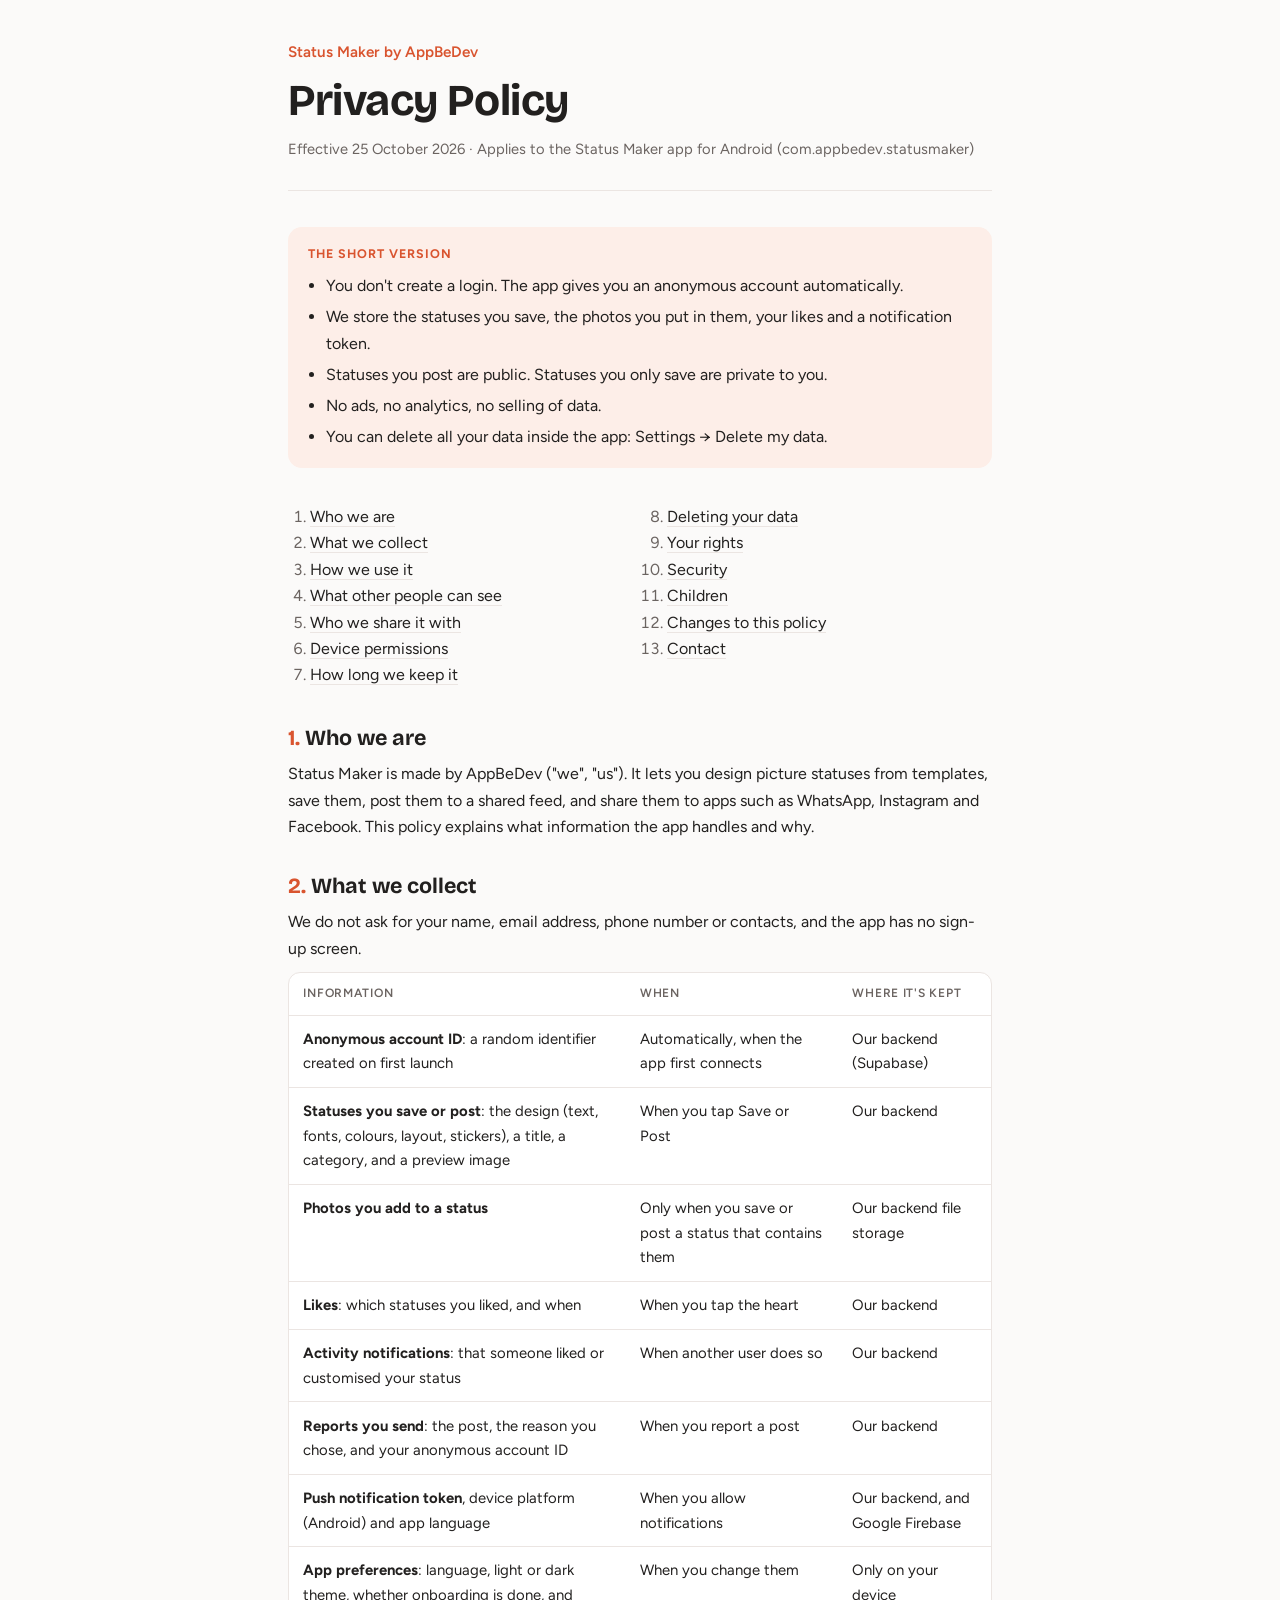
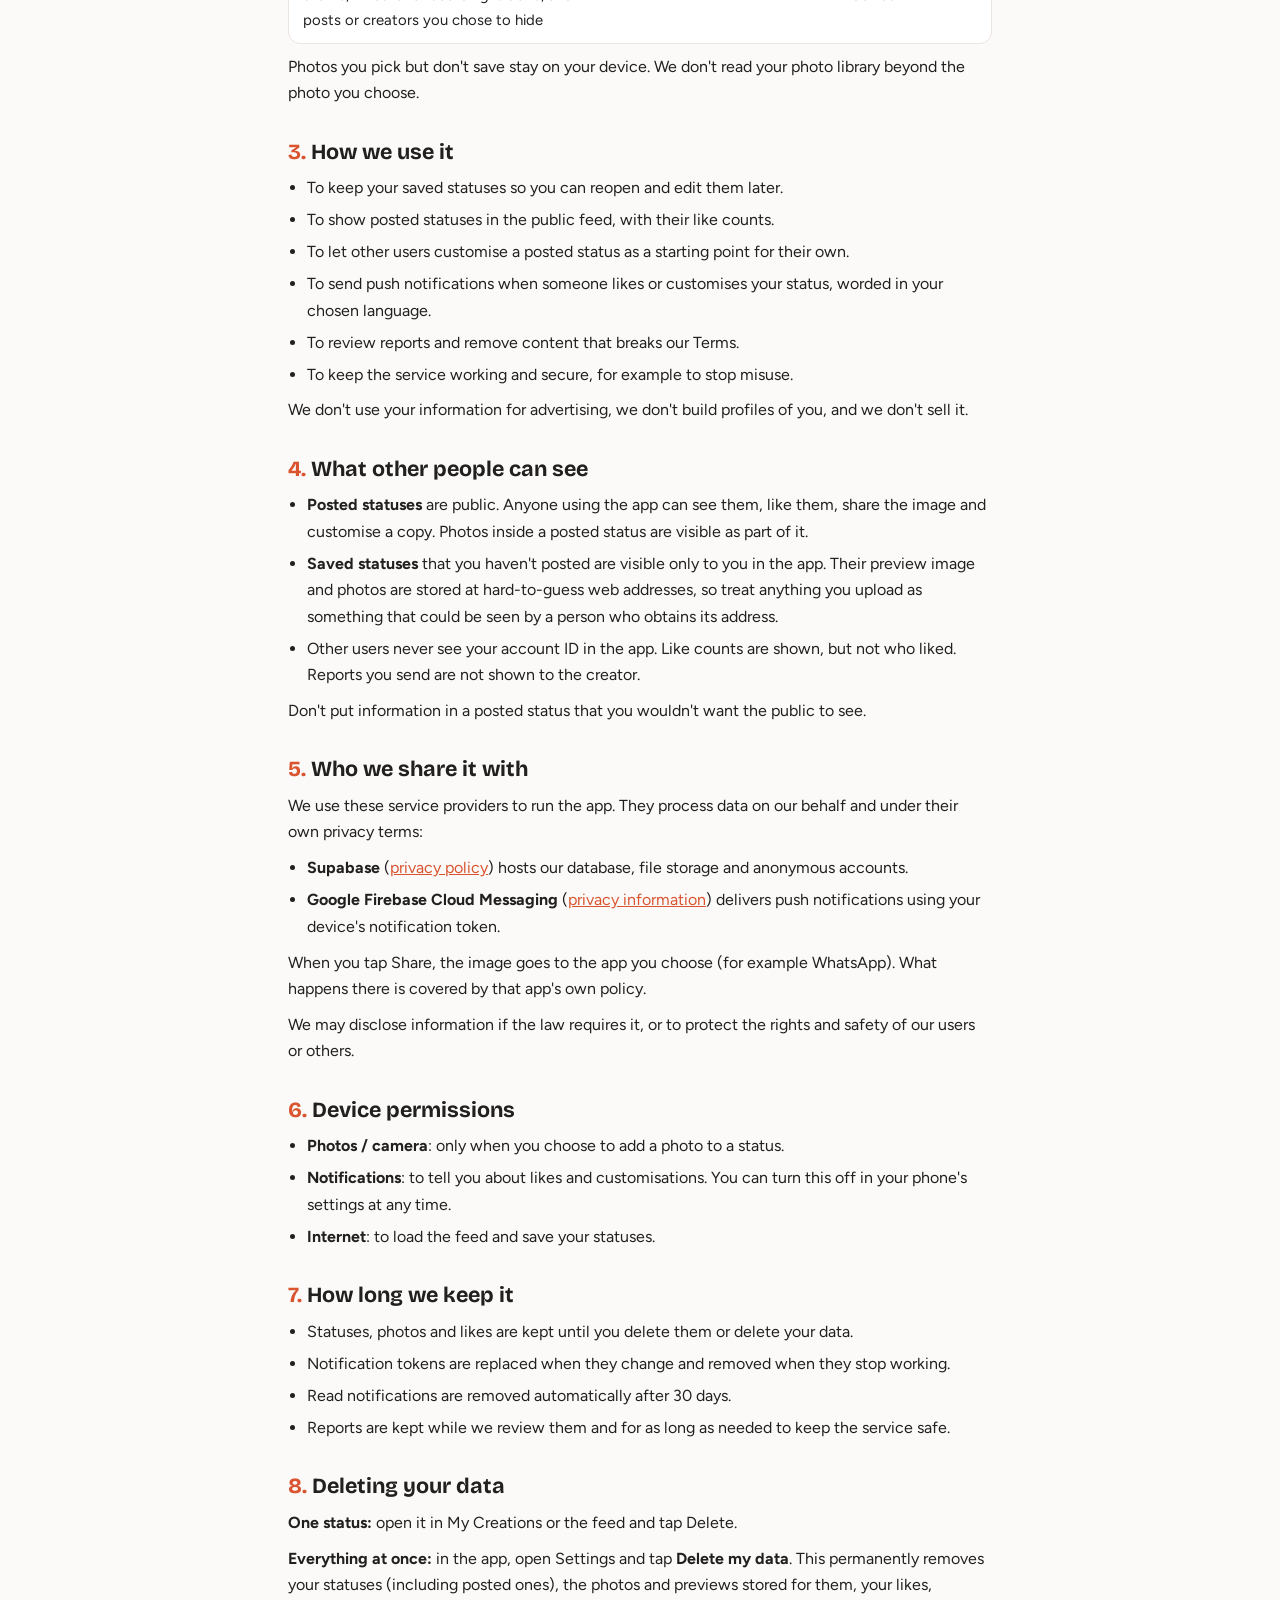
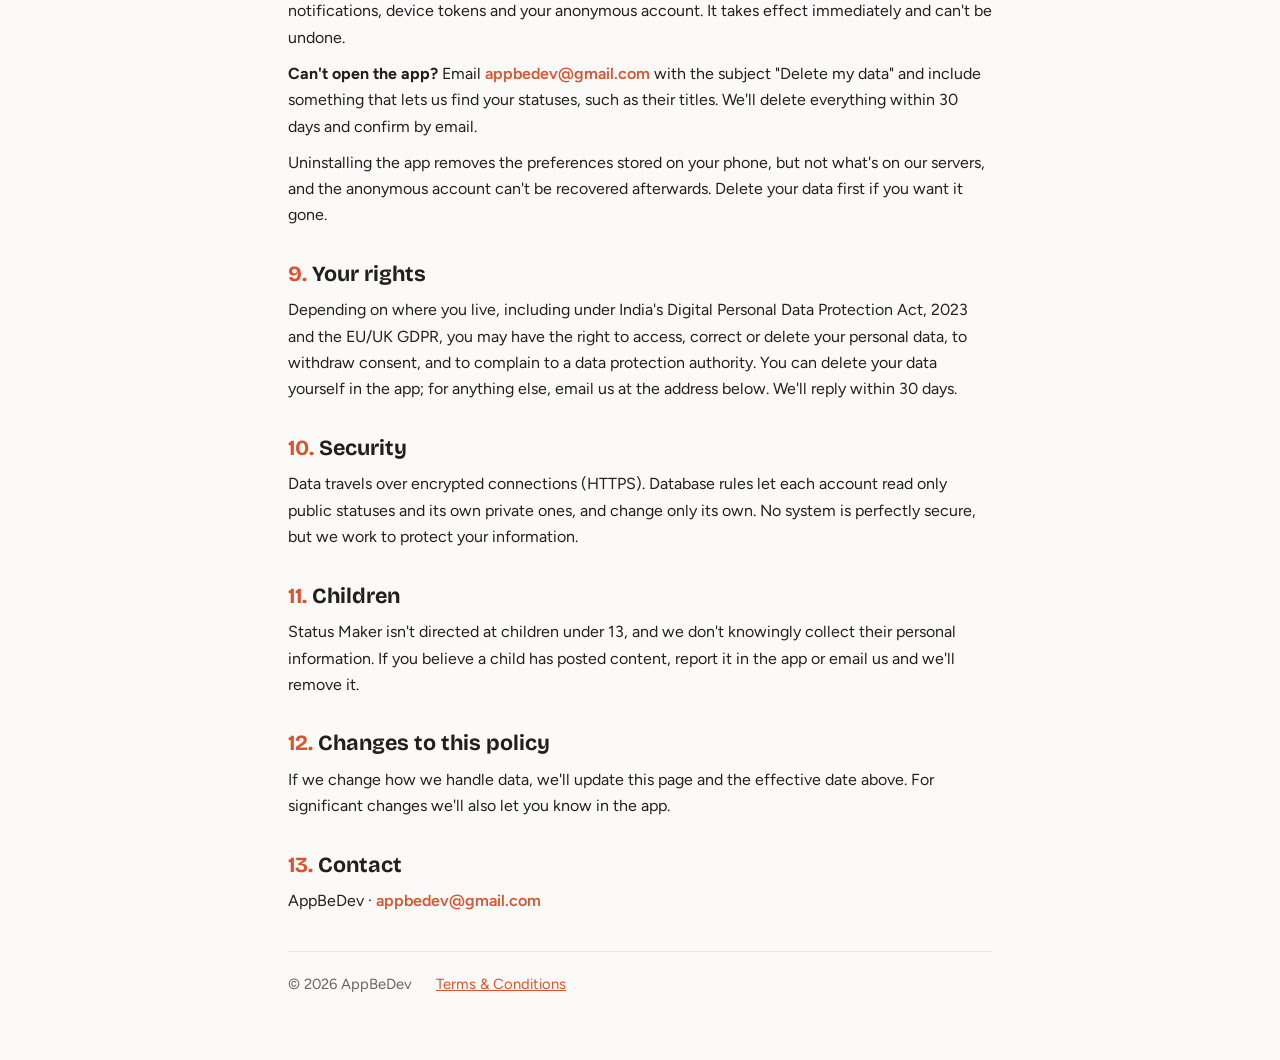
==== docs/privacy.html @ bfe26e34 "Add launch blockers: reporting, data deletion, SDK 36, release signing guard - Report / hide / block" ====
<!doctype html>
<html lang="en">
<head>
<meta charset="utf-8">
<meta name="viewport" content="width=device-width, initial-scale=1">
<title>Status Maker Privacy Policy</title>
<link rel="preconnect" href="https://fonts.googleapis.com">
<link rel="stylesheet" href="https://fonts.googleapis.com/css2?family=Bricolage+Grotesque:opsz,wght@12..96,600;12..96,700&family=Figtree:wght@400;500;600&display=swap">
<link rel="stylesheet" href="style.css">
</head>
<body>
<div class="wrap">
  <header>
    <div class="app">Status Maker by AppBeDev</div>
    <h1>Privacy Policy</h1>
    <p class="meta">Effective 25 October 2026 · Applies to the Status Maker app for Android (com.appbedev.statusmaker)</p>
  </header>

  <aside class="summary" aria-label="Summary">
    <h2>The short version</h2>
    <ul>
      <li>You don't create a login. The app gives you an anonymous account automatically.</li>
      <li>We store the statuses you save, the photos you put in them, your likes and a notification token.</li>
      <li>Statuses you post are public. Statuses you only save are private to you.</li>
      <li>No ads, no analytics, no selling of data.</li>
      <li>You can delete all your data inside the app: Settings → Delete my data.</li>
    </ul>
  </aside>

  <nav aria-label="Contents">
    <ol>
      <li><a href="#who">Who we are</a></li>
      <li><a href="#collect">What we collect</a></li>
      <li><a href="#use">How we use it</a></li>
      <li><a href="#public">What other people can see</a></li>
      <li><a href="#share">Who we share it with</a></li>
      <li><a href="#permissions">Device permissions</a></li>
      <li><a href="#retention">How long we keep it</a></li>
      <li><a href="#delete">Deleting your data</a></li>
      <li><a href="#rights">Your rights</a></li>
      <li><a href="#security">Security</a></li>
      <li><a href="#children">Children</a></li>
      <li><a href="#changes">Changes to this policy</a></li>
      <li><a href="#contact">Contact</a></li>
    </ol>
  </nav>

  <main>
    <section id="who">
      <h2>Who we are</h2>
      <p>Status Maker is made by AppBeDev ("we", "us"). It lets you design picture statuses from templates, save them, post them to a shared feed, and share them to apps such as WhatsApp, Instagram and Facebook. This policy explains what information the app handles and why.</p>
    </section>

    <section id="collect">
      <h2>What we collect</h2>
      <p>We do not ask for your name, email address, phone number or contacts, and the app has no sign-up screen.</p>
      <div class="table-wrap">
        <table>
          <thead><tr><th>Information</th><th>When</th><th>Where it's kept</th></tr></thead>
          <tbody>
            <tr><td><strong>Anonymous account ID</strong>: a random identifier created on first launch</td><td>Automatically, when the app first connects</td><td>Our backend (Supabase)</td></tr>
            <tr><td><strong>Statuses you save or post</strong>: the design (text, fonts, colours, layout, stickers), a title, a category, and a preview image</td><td>When you tap Save or Post</td><td>Our backend</td></tr>
            <tr><td><strong>Photos you add to a status</strong></td><td>Only when you save or post a status that contains them</td><td>Our backend file storage</td></tr>
            <tr><td><strong>Likes</strong>: which statuses you liked, and when</td><td>When you tap the heart</td><td>Our backend</td></tr>
            <tr><td><strong>Activity notifications</strong>: that someone liked or customised your status</td><td>When another user does so</td><td>Our backend</td></tr>
            <tr><td><strong>Reports you send</strong>: the post, the reason you chose, and your anonymous account ID</td><td>When you report a post</td><td>Our backend</td></tr>
            <tr><td><strong>Push notification token</strong>, device platform (Android) and app language</td><td>When you allow notifications</td><td>Our backend, and Google Firebase</td></tr>
            <tr><td><strong>App preferences</strong>: language, light or dark theme, whether onboarding is done, and posts or creators you chose to hide</td><td>When you change them</td><td>Only on your device</td></tr>
          </tbody>
        </table>
      </div>
      <p>Photos you pick but don't save stay on your device. We don't read your photo library beyond the photo you choose.</p>
    </section>

    <section id="use">
      <h2>How we use it</h2>
      <ul>
        <li>To keep your saved statuses so you can reopen and edit them later.</li>
        <li>To show posted statuses in the public feed, with their like counts.</li>
        <li>To let other users customise a posted status as a starting point for their own.</li>
        <li>To send push notifications when someone likes or customises your status, worded in your chosen language.</li>
        <li>To review reports and remove content that breaks our Terms.</li>
        <li>To keep the service working and secure, for example to stop misuse.</li>
      </ul>
      <p>We don't use your information for advertising, we don't build profiles of you, and we don't sell it.</p>
    </section>

    <section id="public">
      <h2>What other people can see</h2>
      <ul>
        <li><strong>Posted statuses</strong> are public. Anyone using the app can see them, like them, share the image and customise a copy. Photos inside a posted status are visible as part of it.</li>
        <li><strong>Saved statuses</strong> that you haven't posted are visible only to you in the app. Their preview image and photos are stored at hard-to-guess web addresses, so treat anything you upload as something that could be seen by a person who obtains its address.</li>
        <li>Other users never see your account ID in the app. Like counts are shown, but not who liked. Reports you send are not shown to the creator.</li>
      </ul>
      <p>Don't put information in a posted status that you wouldn't want the public to see.</p>
    </section>

    <section id="share">
      <h2>Who we share it with</h2>
      <p>We use these service providers to run the app. They process data on our behalf and under their own privacy terms:</p>
      <ul>
        <li><strong>Supabase</strong> (<a href="https://supabase.com/privacy" target="_blank" rel="noopener">privacy policy</a>) hosts our database, file storage and anonymous accounts.</li>
        <li><strong>Google Firebase Cloud Messaging</strong> (<a href="https://firebase.google.com/support/privacy" target="_blank" rel="noopener">privacy information</a>) delivers push notifications using your device's notification token.</li>
      </ul>
      <p>When you tap Share, the image goes to the app you choose (for example WhatsApp). What happens there is covered by that app's own policy.</p>
      <p>We may disclose information if the law requires it, or to protect the rights and safety of our users or others.</p>
    </section>

    <section id="permissions">
      <h2>Device permissions</h2>
      <ul>
        <li><strong>Photos / camera</strong>: only when you choose to add a photo to a status.</li>
        <li><strong>Notifications</strong>: to tell you about likes and customisations. You can turn this off in your phone's settings at any time.</li>
        <li><strong>Internet</strong>: to load the feed and save your statuses.</li>
      </ul>
    </section>

    <section id="retention">
      <h2>How long we keep it</h2>
      <ul>
        <li>Statuses, photos and likes are kept until you delete them or delete your data.</li>
        <li>Notification tokens are replaced when they change and removed when they stop working.</li>
        <li>Read notifications are removed automatically after 30 days.</li>
        <li>Reports are kept while we review them and for as long as needed to keep the service safe.</li>
      </ul>
    </section>

    <section id="delete">
      <h2>Deleting your data</h2>
      <p><strong>One status:</strong> open it in My Creations or the feed and tap Delete.</p>
      <p><strong>Everything at once:</strong> in the app, open Settings and tap <strong>Delete my data</strong>. This permanently removes your statuses (including posted ones), the photos and previews stored for them, your likes, notifications, device tokens and your anonymous account. It takes effect immediately and can't be undone.</p>
      <p><strong>Can't open the app?</strong> Email <span class="email">appbedev@gmail.com</span> with the subject "Delete my data" and include something that lets us find your statuses, such as their titles. We'll delete everything within 30 days and confirm by email.</p>
      <p>Uninstalling the app removes the preferences stored on your phone, but not what's on our servers, and the anonymous account can't be recovered afterwards. Delete your data first if you want it gone.</p>
    </section>

    <section id="rights">
      <h2>Your rights</h2>
      <p>Depending on where you live, including under India's Digital Personal Data Protection Act, 2023 and the EU/UK GDPR, you may have the right to access, correct or delete your personal data, to withdraw consent, and to complain to a data protection authority. You can delete your data yourself in the app; for anything else, email us at the address below. We'll reply within 30 days.</p>
    </section>

    <section id="security">
      <h2>Security</h2>
      <p>Data travels over encrypted connections (HTTPS). Database rules let each account read only public statuses and its own private ones, and change only its own. No system is perfectly secure, but we work to protect your information.</p>
    </section>

    <section id="children">
      <h2>Children</h2>
      <p>Status Maker isn't directed at children under 13, and we don't knowingly collect their personal information. If you believe a child has posted content, report it in the app or email us and we'll remove it.</p>
    </section>

    <section id="changes">
      <h2>Changes to this policy</h2>
      <p>If we change how we handle data, we'll update this page and the effective date above. For significant changes we'll also let you know in the app.</p>
    </section>

    <section id="contact">
      <h2>Contact</h2>
      <p>AppBeDev · <span class="email">appbedev@gmail.com</span></p>
    </section>
  </main>

  <footer>
    <span>© 2026 AppBeDev</span>
    <a href="terms.html">Terms &amp; Conditions</a>
  </footer>
</div>
</body>
</html>
---- docs/style.css ----
:root {
  --bg: #fbfaf9; --surface: #ffffff; --fg: #22201f; --muted: #6b6461;
  --line: #ebe5e2; --accent: #d9542f; --accent-soft: #fdeee8;
  --display: "Bricolage Grotesque", "Segoe UI", system-ui, sans-serif;
  --body: "Figtree", "Segoe UI", system-ui, -apple-system, sans-serif;
}
@media (prefers-color-scheme: dark) {
  :root {
    --bg: #161413; --surface: #1f1c1b; --fg: #f1ece9; --muted: #a9a09b;
    --line: #34302e; --accent: #f28a68; --accent-soft: #2c201c; color-scheme: dark;
  }
}
* { box-sizing: border-box; }
body {
  margin: 0; background: var(--bg); color: var(--fg);
  font-family: var(--body); font-size: 1rem; line-height: 1.65;
  padding-left: max(16px, env(safe-area-inset-left, 0px));
  padding-right: max(16px, env(safe-area-inset-right, 0px));
}
.wrap { max-width: 44rem; margin: 0 auto; padding-block: 2.5rem 4rem; display: grid; gap: 2.25rem; }
header { display: grid; gap: .75rem; padding-bottom: 1.75rem; border-bottom: 1px solid var(--line); }
.app { font-weight: 600; color: var(--accent); font-size: .95rem; }
h1 { font-family: var(--display); font-size: clamp(2rem, 6vw, 2.75rem); line-height: 1.1; margin: 0; text-wrap: balance; letter-spacing: -.01em; }
.meta { color: var(--muted); font-size: .92rem; margin: 0; }
.summary { background: var(--accent-soft); border-radius: 14px; padding: 1.1rem 1.25rem; display: grid; gap: .5rem; }
.summary h2 { font-family: var(--body); font-size: .78rem; letter-spacing: .08em; text-transform: uppercase; color: var(--accent); margin: 0; }
.summary ul { margin: 0; padding-left: 1.1rem; display: grid; gap: .3rem; }
nav ol { margin: 0; padding-left: 1.4rem; columns: 2 14rem; column-gap: 2rem; color: var(--muted); }
nav a { color: var(--fg); text-decoration: none; border-bottom: 1px solid var(--line); }
nav a:hover, nav a:focus-visible { border-color: var(--accent); }
main { display: grid; gap: 2rem; counter-reset: sec; }
section { display: grid; gap: .6rem; scroll-margin-top: 1rem; }
section h2 { font-family: var(--display); font-size: 1.35rem; line-height: 1.25; margin: 0; text-wrap: balance; counter-increment: sec; }
section h2::before { content: counter(sec) ". "; color: var(--accent); }
section p, section ul { margin: 0; }
section ul { padding-left: 1.2rem; display: grid; gap: .35rem; }
.table-wrap { overflow-x: auto; border: 1px solid var(--line); border-radius: 12px; background: var(--surface); }
table { border-collapse: collapse; width: 100%; min-width: 34rem; font-size: .93rem; }
th, td { text-align: left; vertical-align: top; padding: .7rem .9rem; border-bottom: 1px solid var(--line); }
th { font-size: .75rem; letter-spacing: .06em; text-transform: uppercase; color: var(--muted); font-weight: 600; }
tr:last-child td { border-bottom: 0; }
.email { font-weight: 600; color: var(--accent); user-select: all; }
a { color: var(--accent); }
a:focus-visible { outline: 2px solid var(--accent); outline-offset: 2px; }
footer { border-top: 1px solid var(--line); padding-top: 1.25rem; color: var(--muted); font-size: .92rem; display: flex; flex-wrap: wrap; gap: .5rem 1.5rem; }
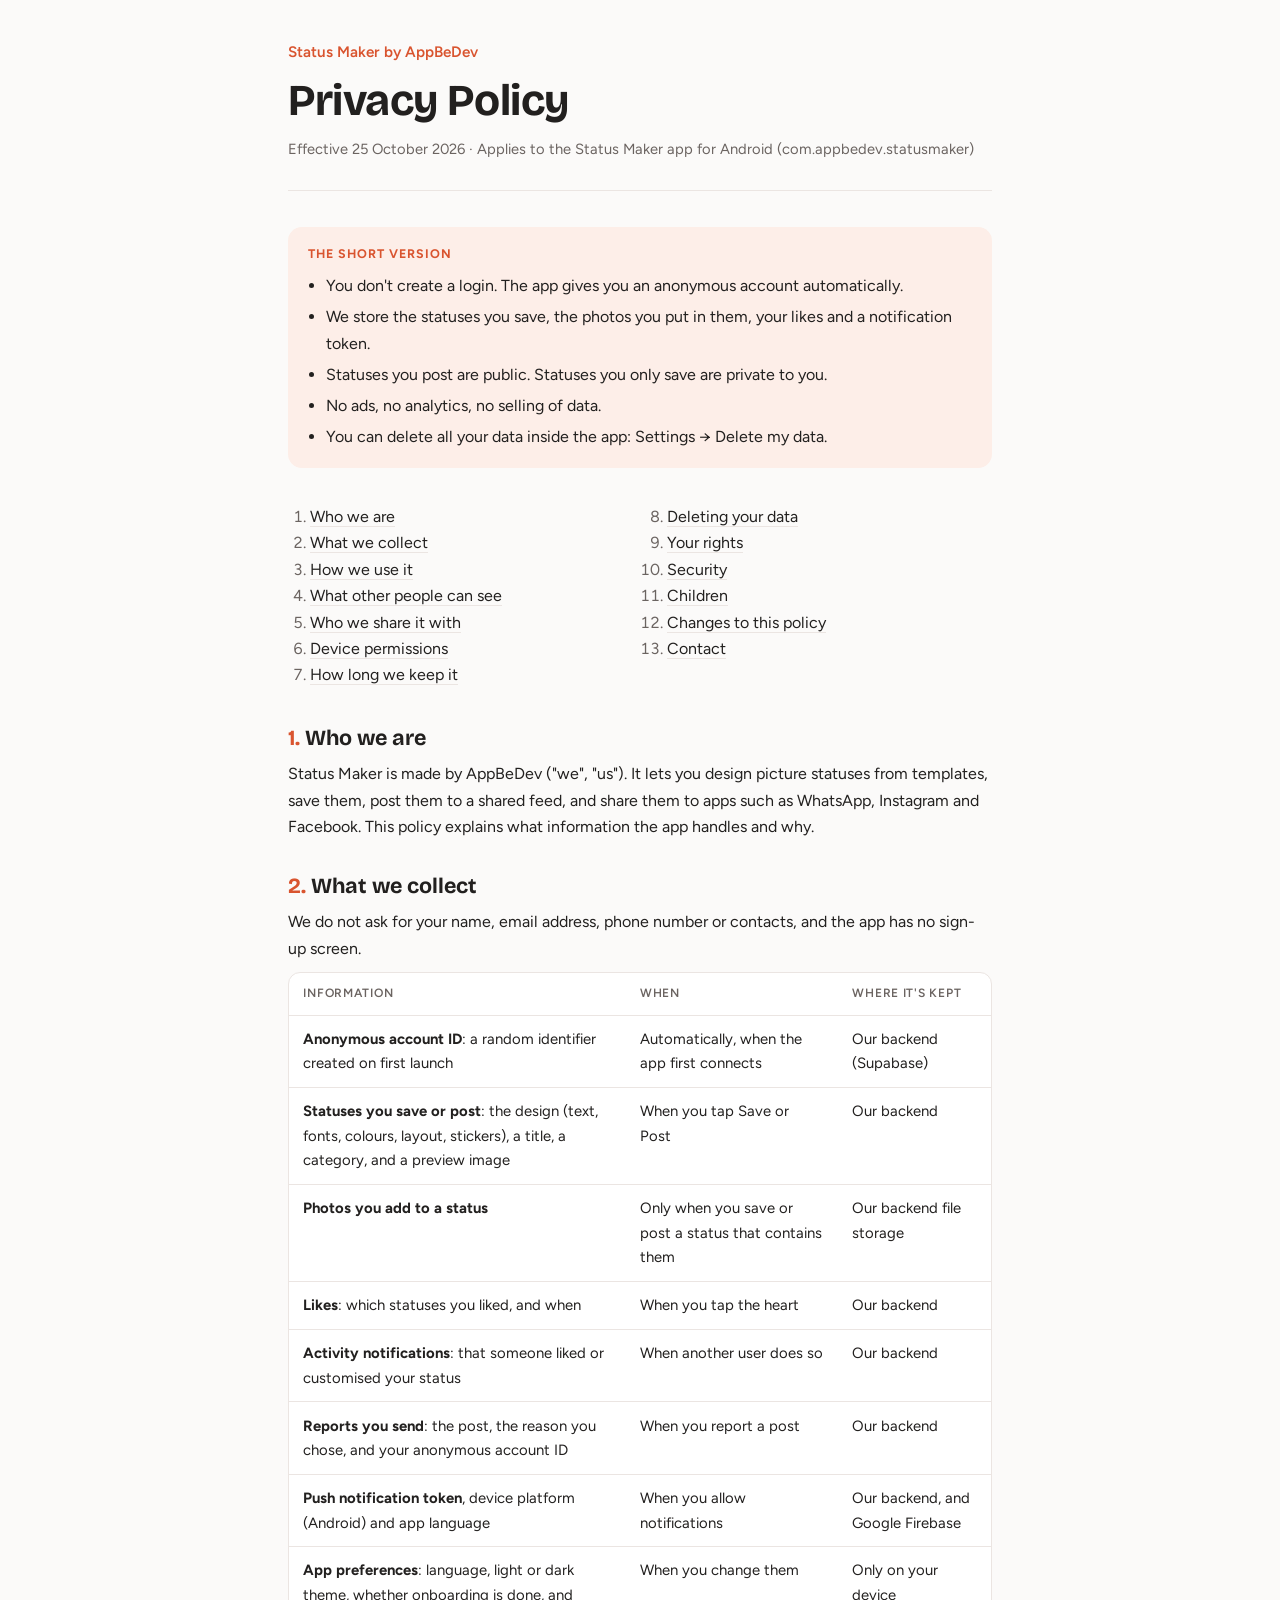
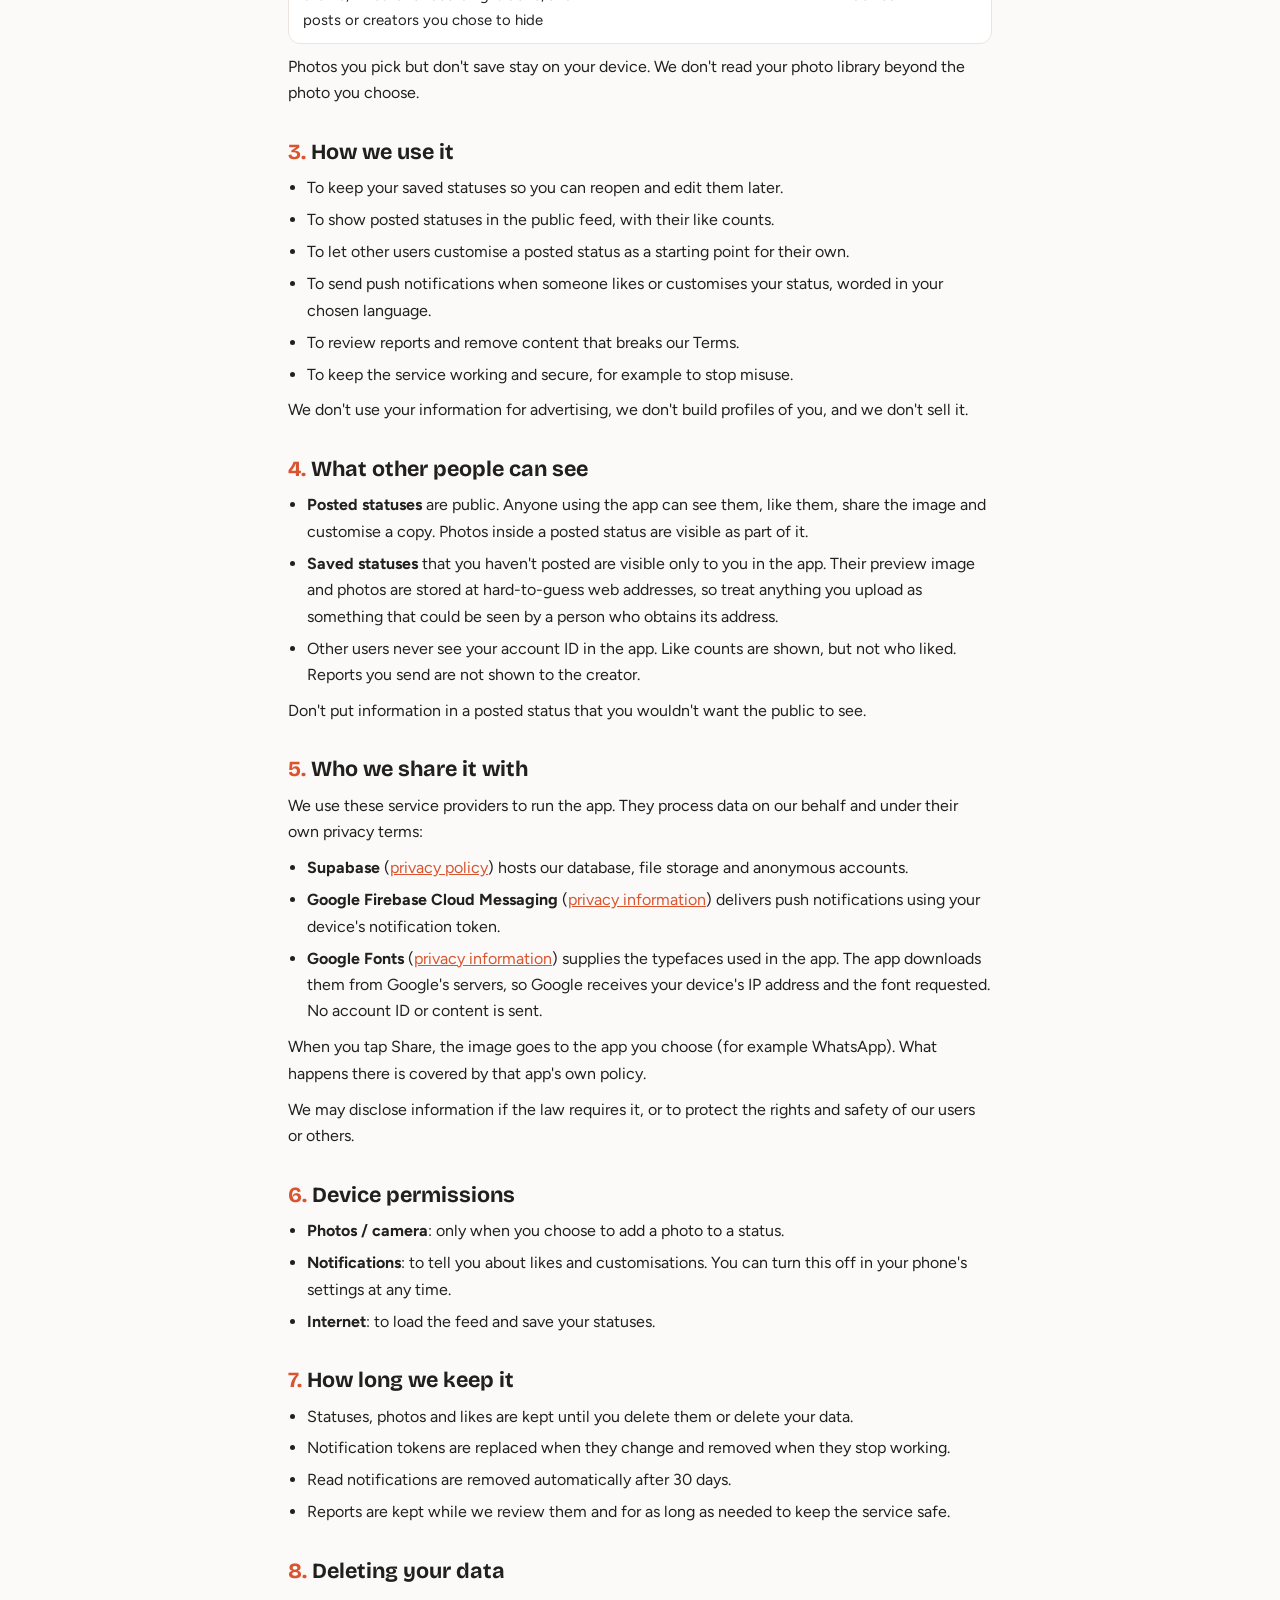
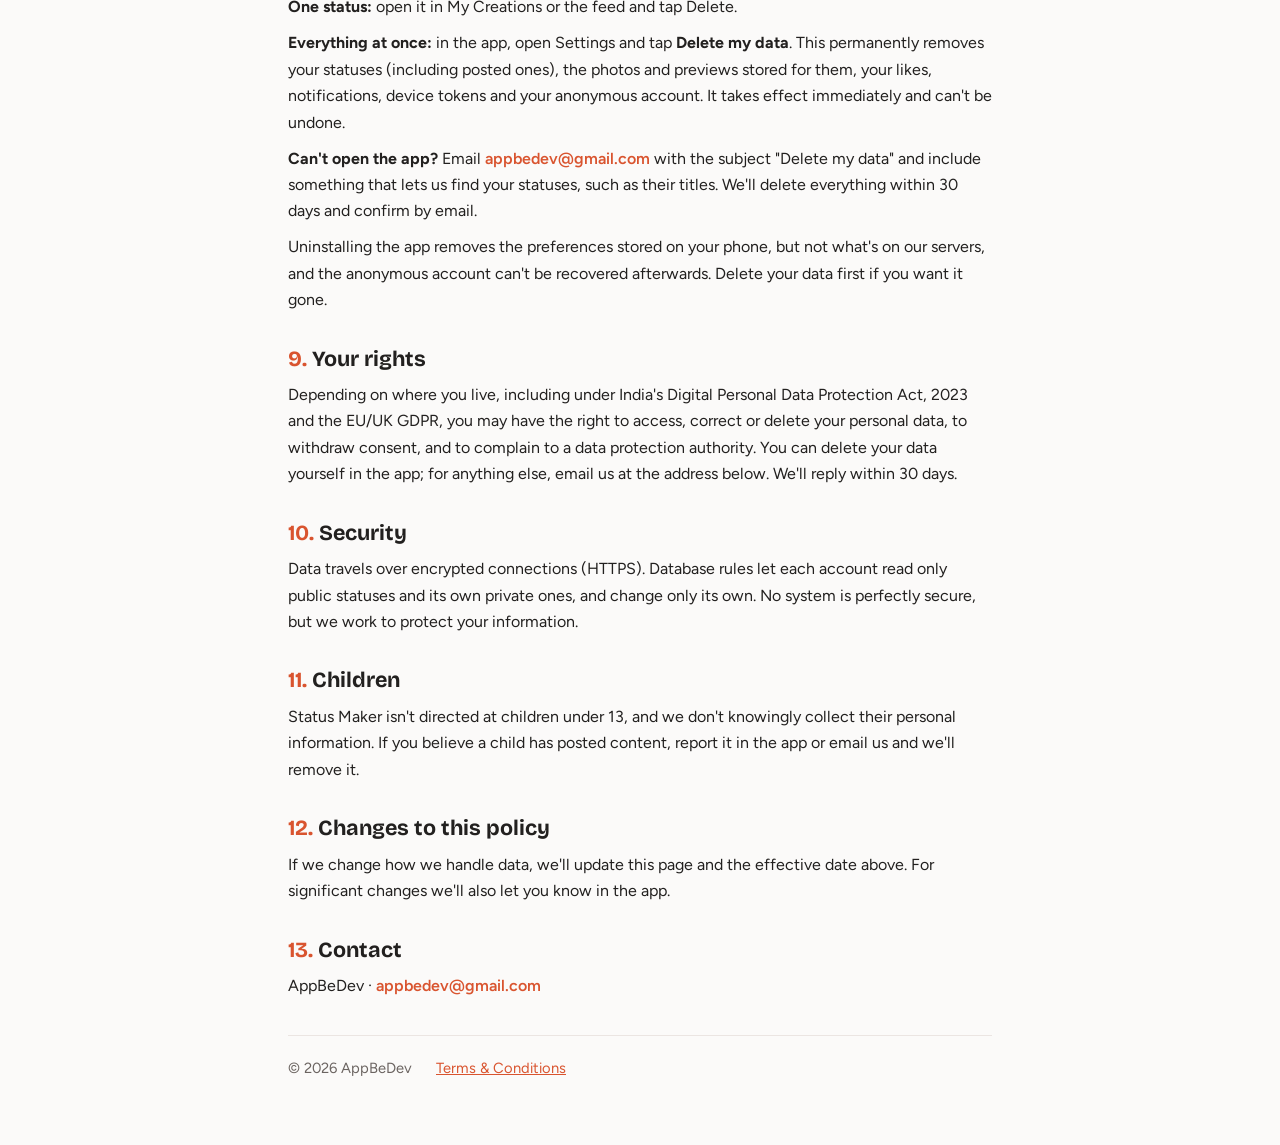
==== commit adffc881: "Summary: Enhance data privacy, security, and UI robustness while optimizing local storage management" ====
--- a/docs/privacy.html
+++ b/docs/privacy.html
@@ -101,6 +101,7 @@
       <ul>
         <li><strong>Supabase</strong> (<a href="https://supabase.com/privacy" target="_blank" rel="noopener">privacy policy</a>) hosts our database, file storage and anonymous accounts.</li>
         <li><strong>Google Firebase Cloud Messaging</strong> (<a href="https://firebase.google.com/support/privacy" target="_blank" rel="noopener">privacy information</a>) delivers push notifications using your device's notification token.</li>
+        <li><strong>Google Fonts</strong> (<a href="https://developers.google.com/fonts/faq/privacy" target="_blank" rel="noopener">privacy information</a>) supplies the typefaces used in the app. The app downloads them from Google's servers, so Google receives your device's IP address and the font requested. No account ID or content is sent.</li>
       </ul>
       <p>When you tap Share, the image goes to the app you choose (for example WhatsApp). What happens there is covered by that app's own policy.</p>
       <p>We may disclose information if the law requires it, or to protect the rights and safety of our users or others.</p>
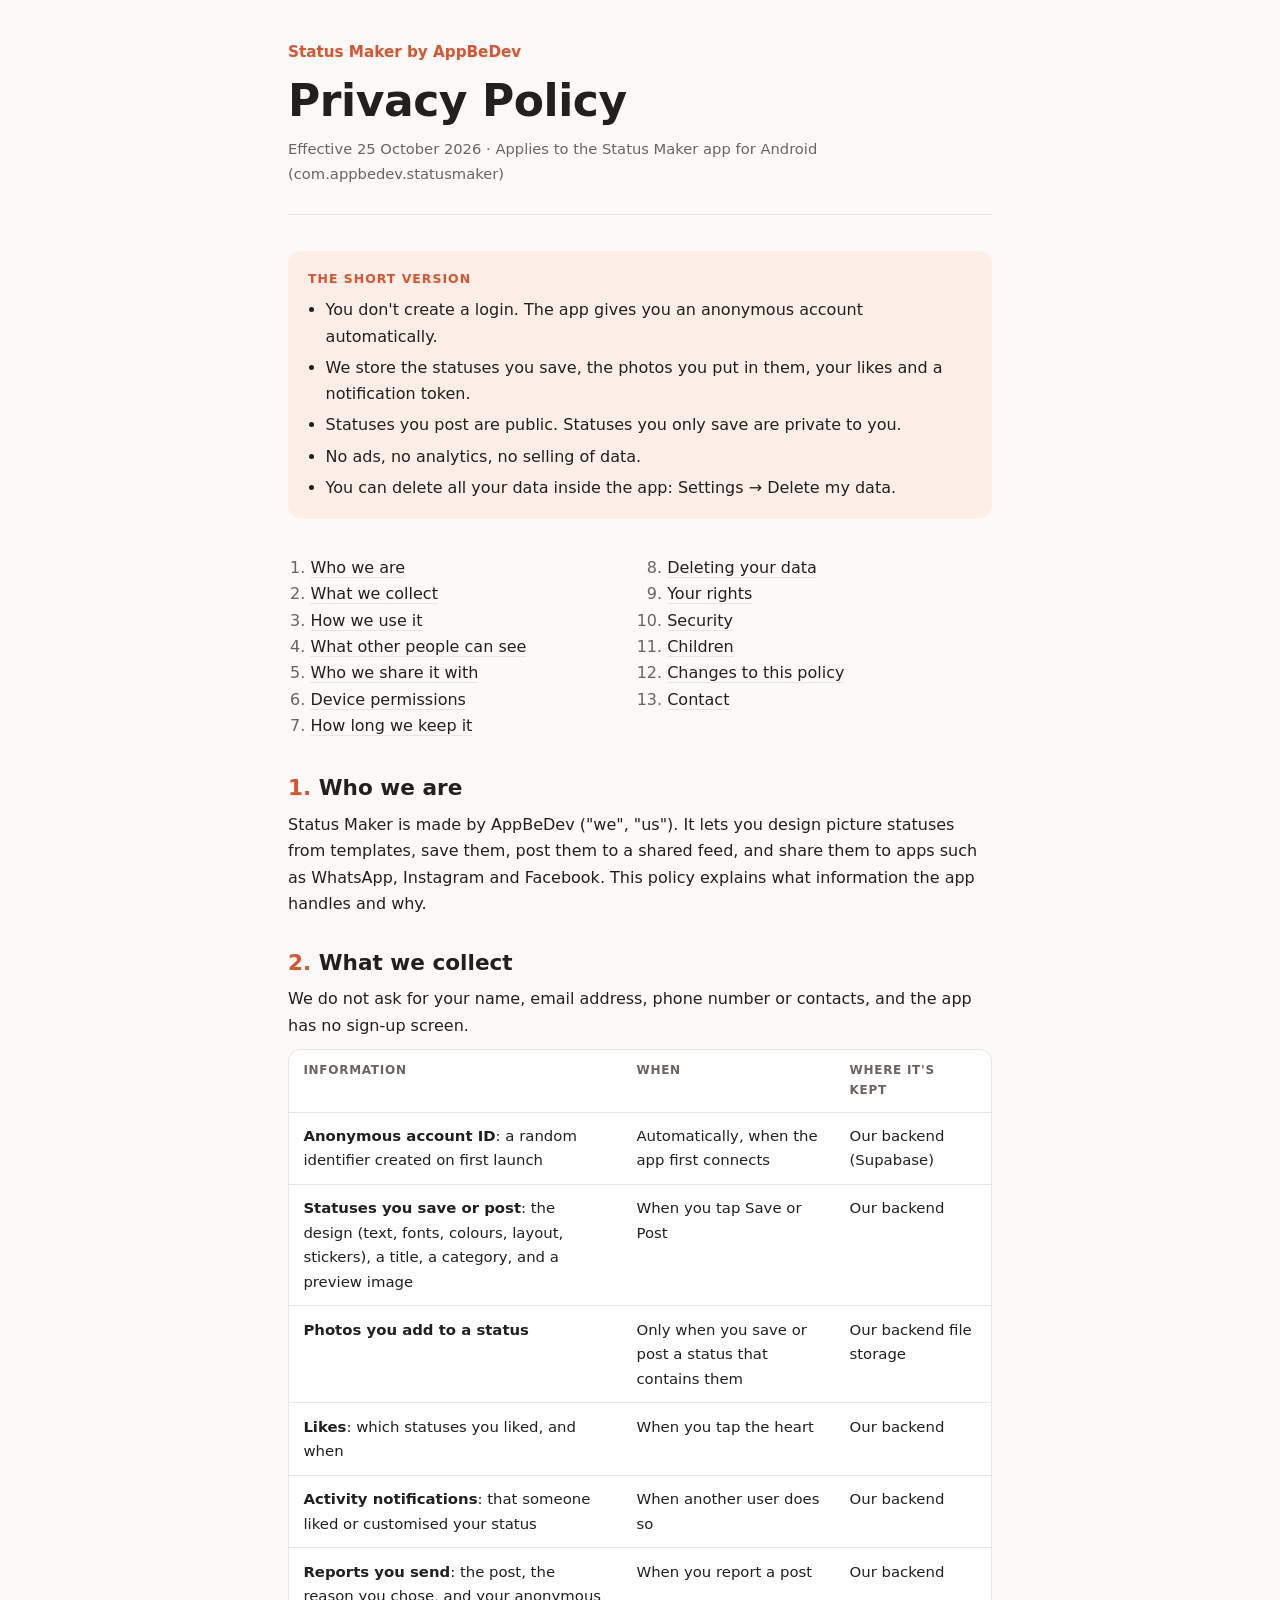
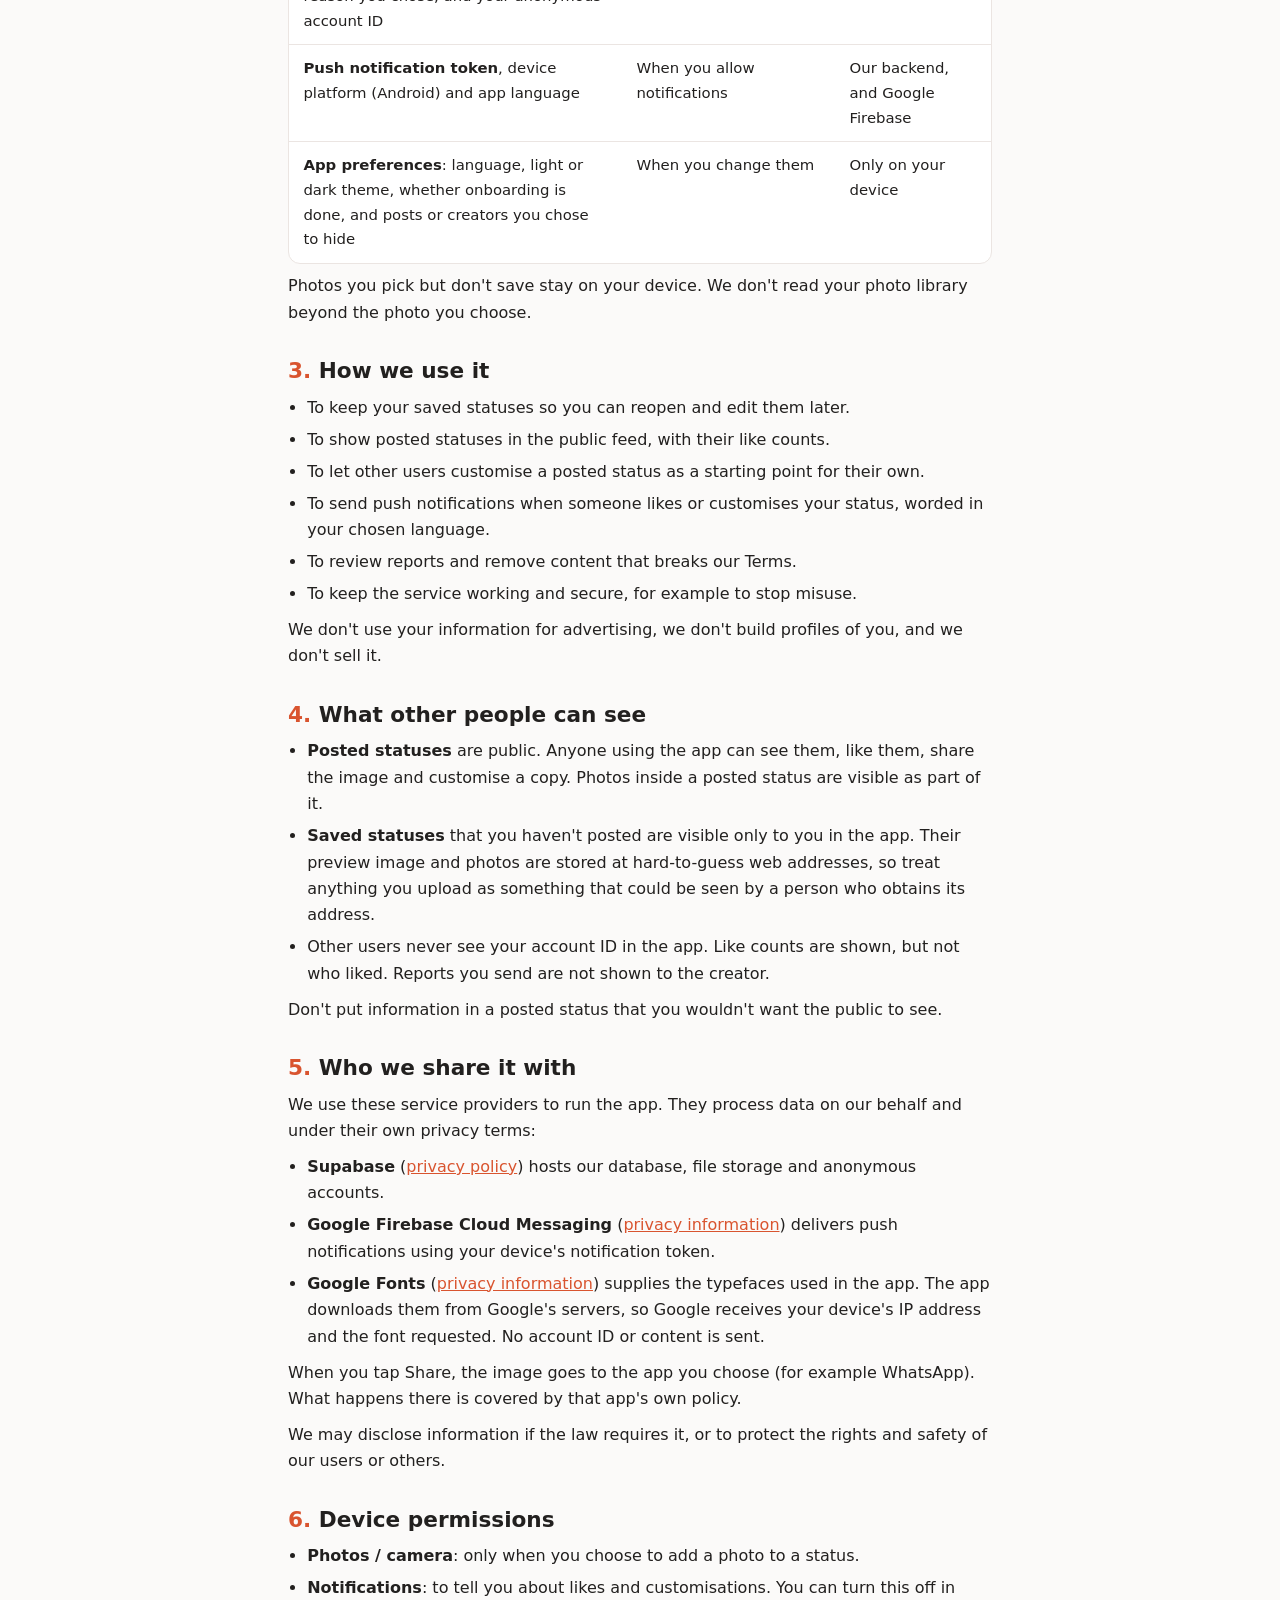
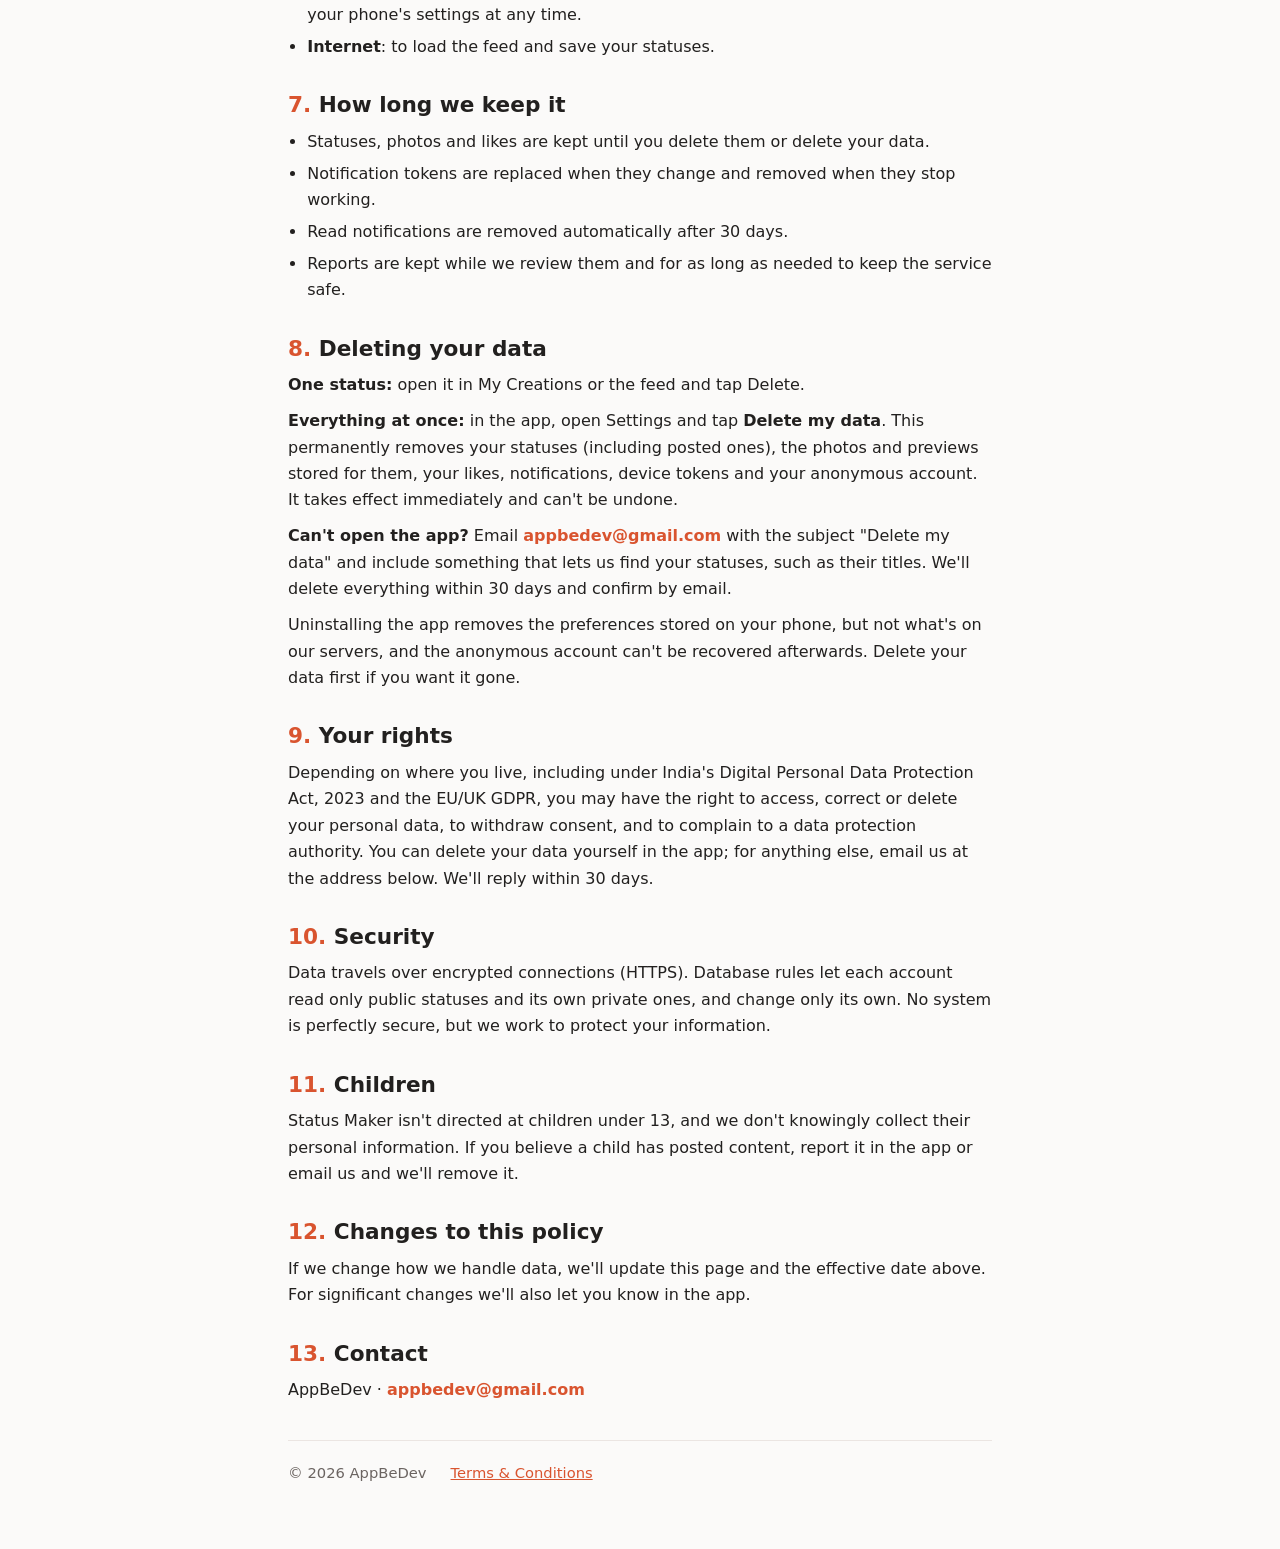
==== commit 8120113c: "Add regression tests; host-ready legal pages (index, no third-party fonts) Co-Authored-By: Claude So" ====
--- a/docs/privacy.html
+++ b/docs/privacy.html
@@ -4,8 +4,6 @@
 <meta charset="utf-8">
 <meta name="viewport" content="width=device-width, initial-scale=1">
 <title>Status Maker Privacy Policy</title>
-<link rel="preconnect" href="https://fonts.googleapis.com">
-<link rel="stylesheet" href="https://fonts.googleapis.com/css2?family=Bricolage+Grotesque:opsz,wght@12..96,600;12..96,700&family=Figtree:wght@400;500;600&display=swap">
 <link rel="stylesheet" href="style.css">
 </head>
 <body>
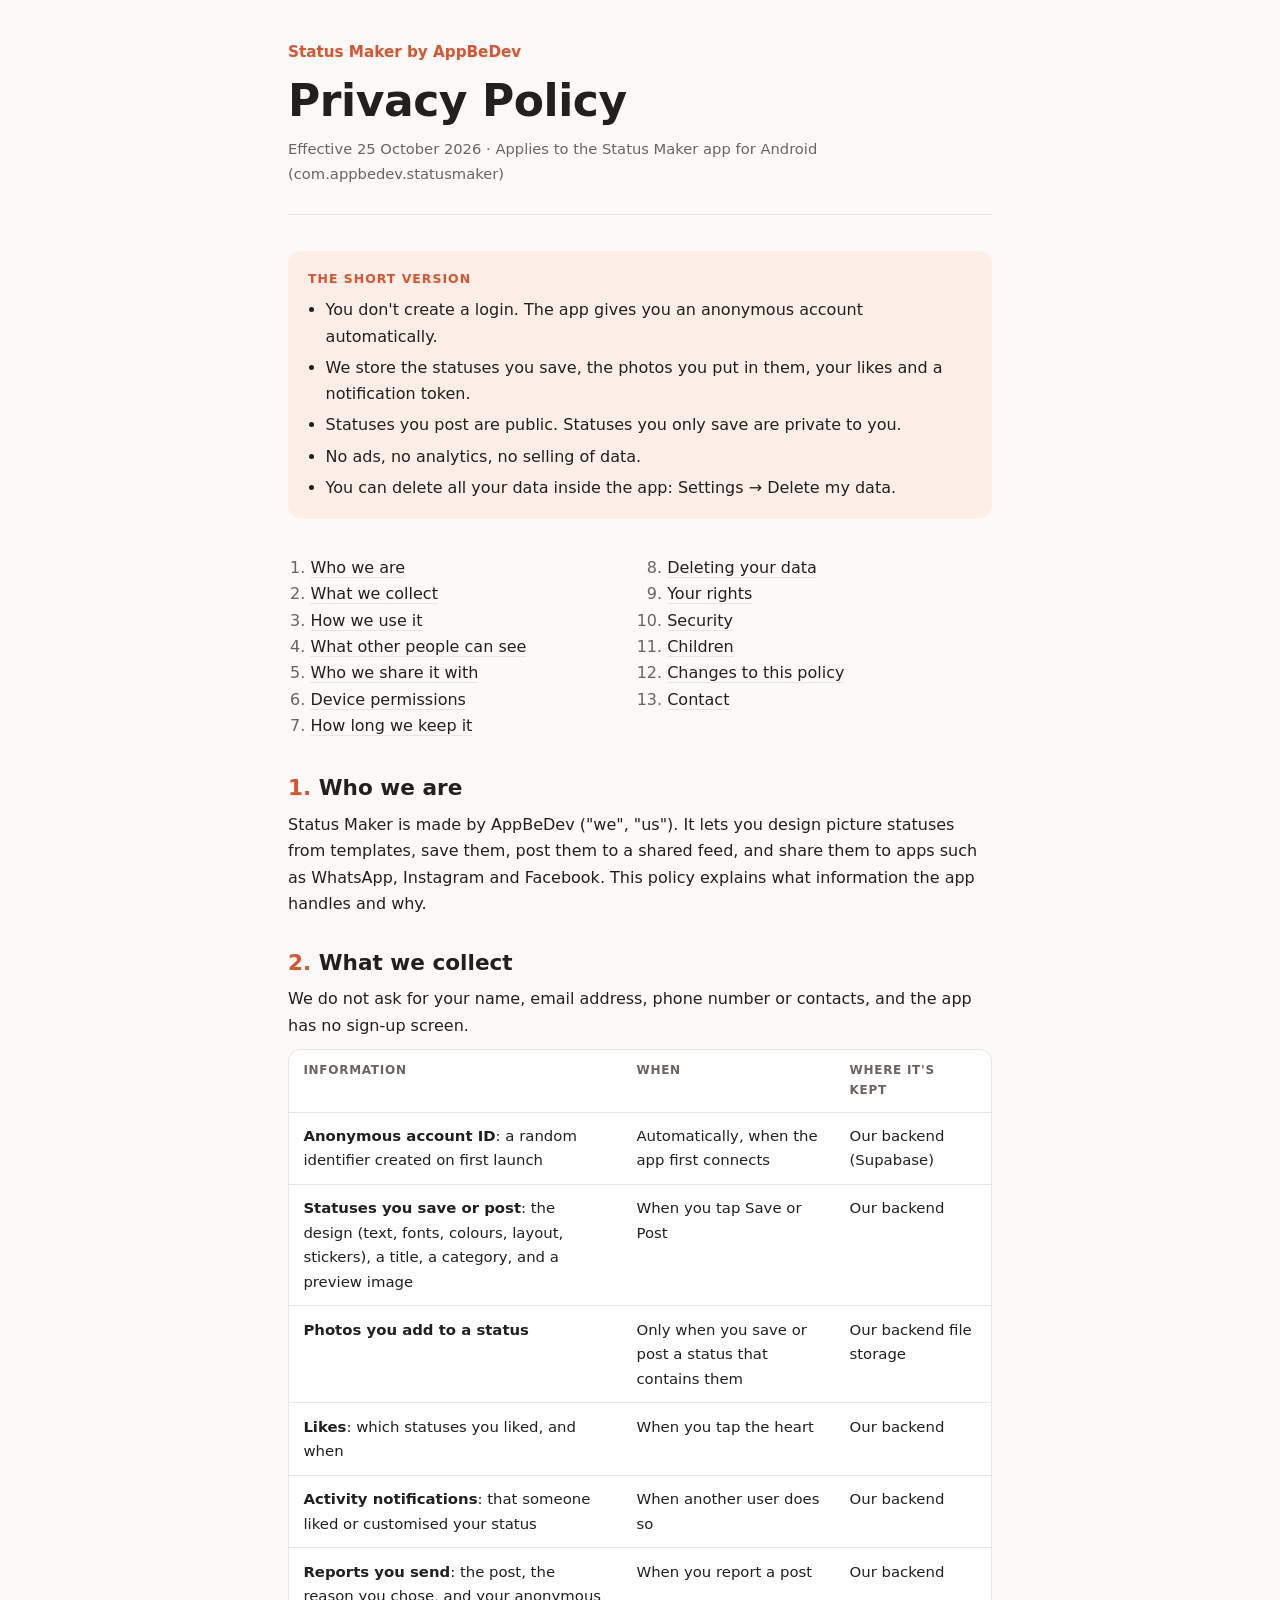
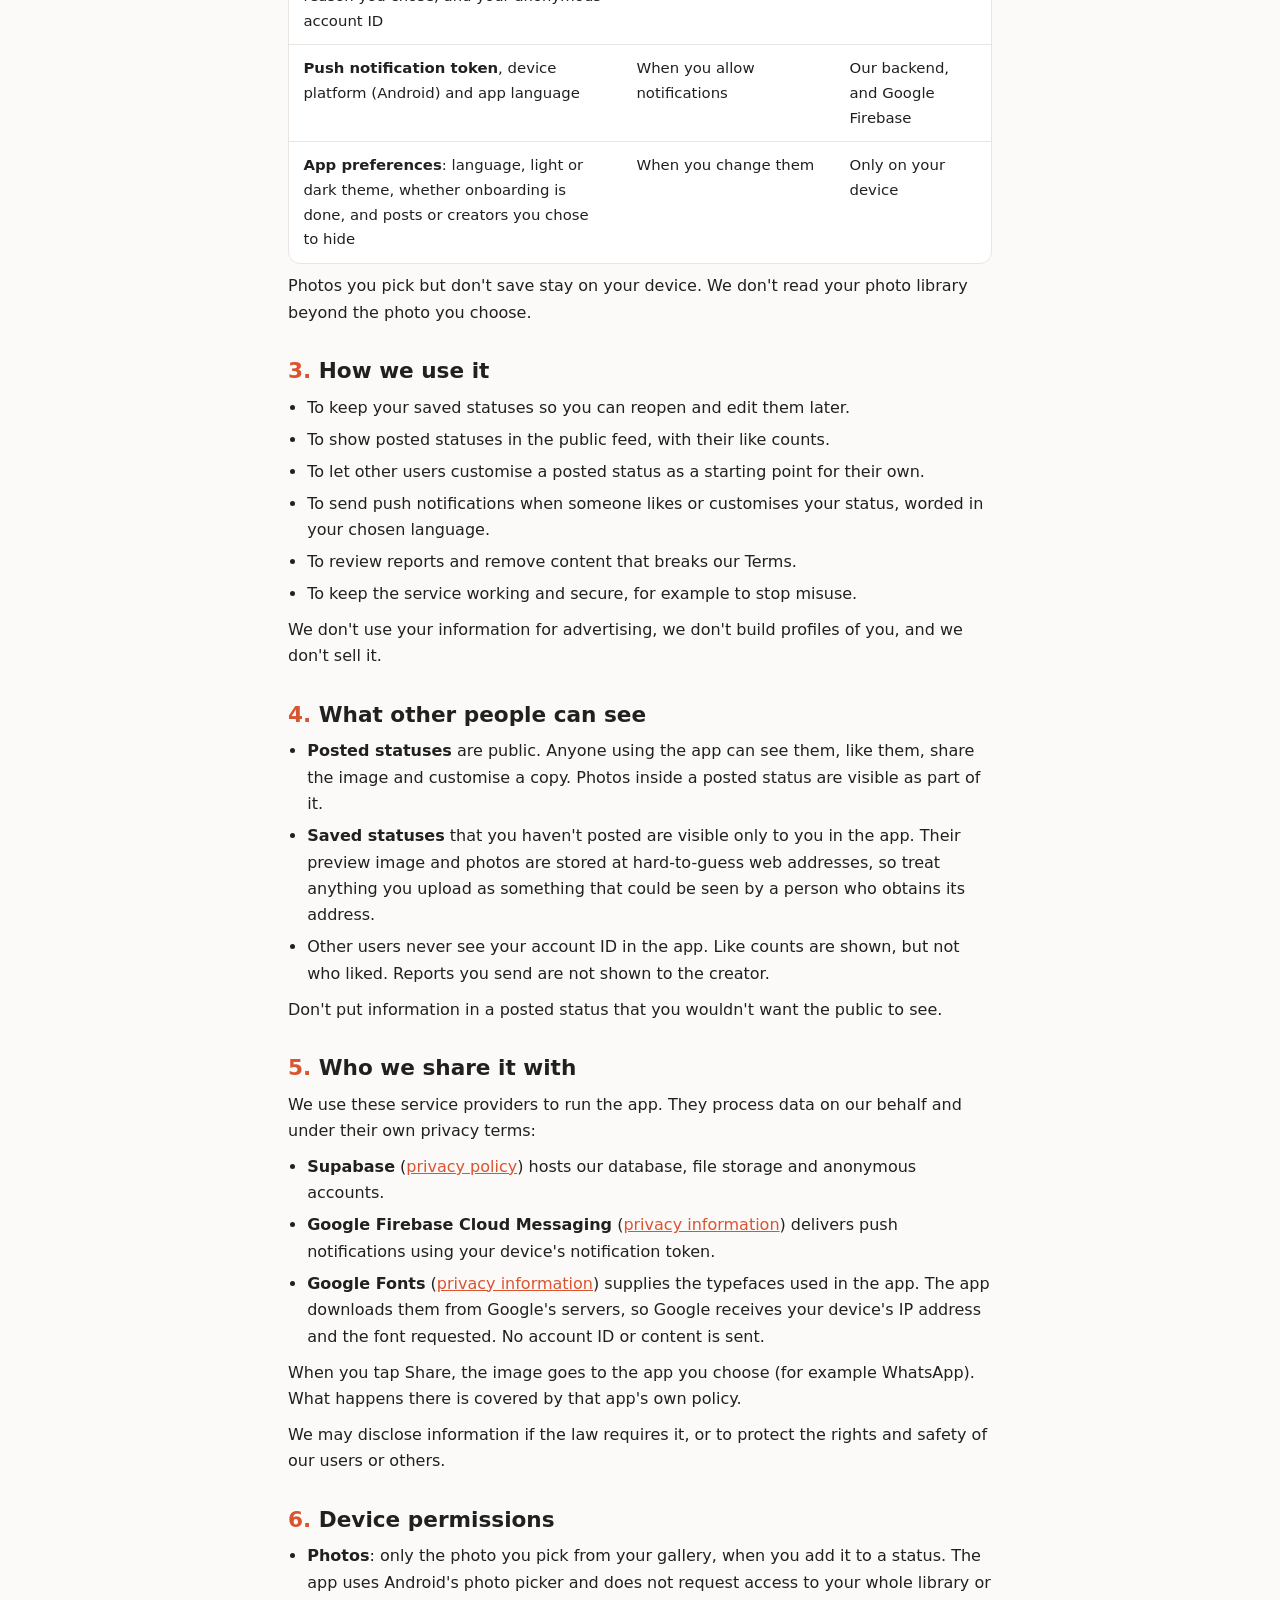
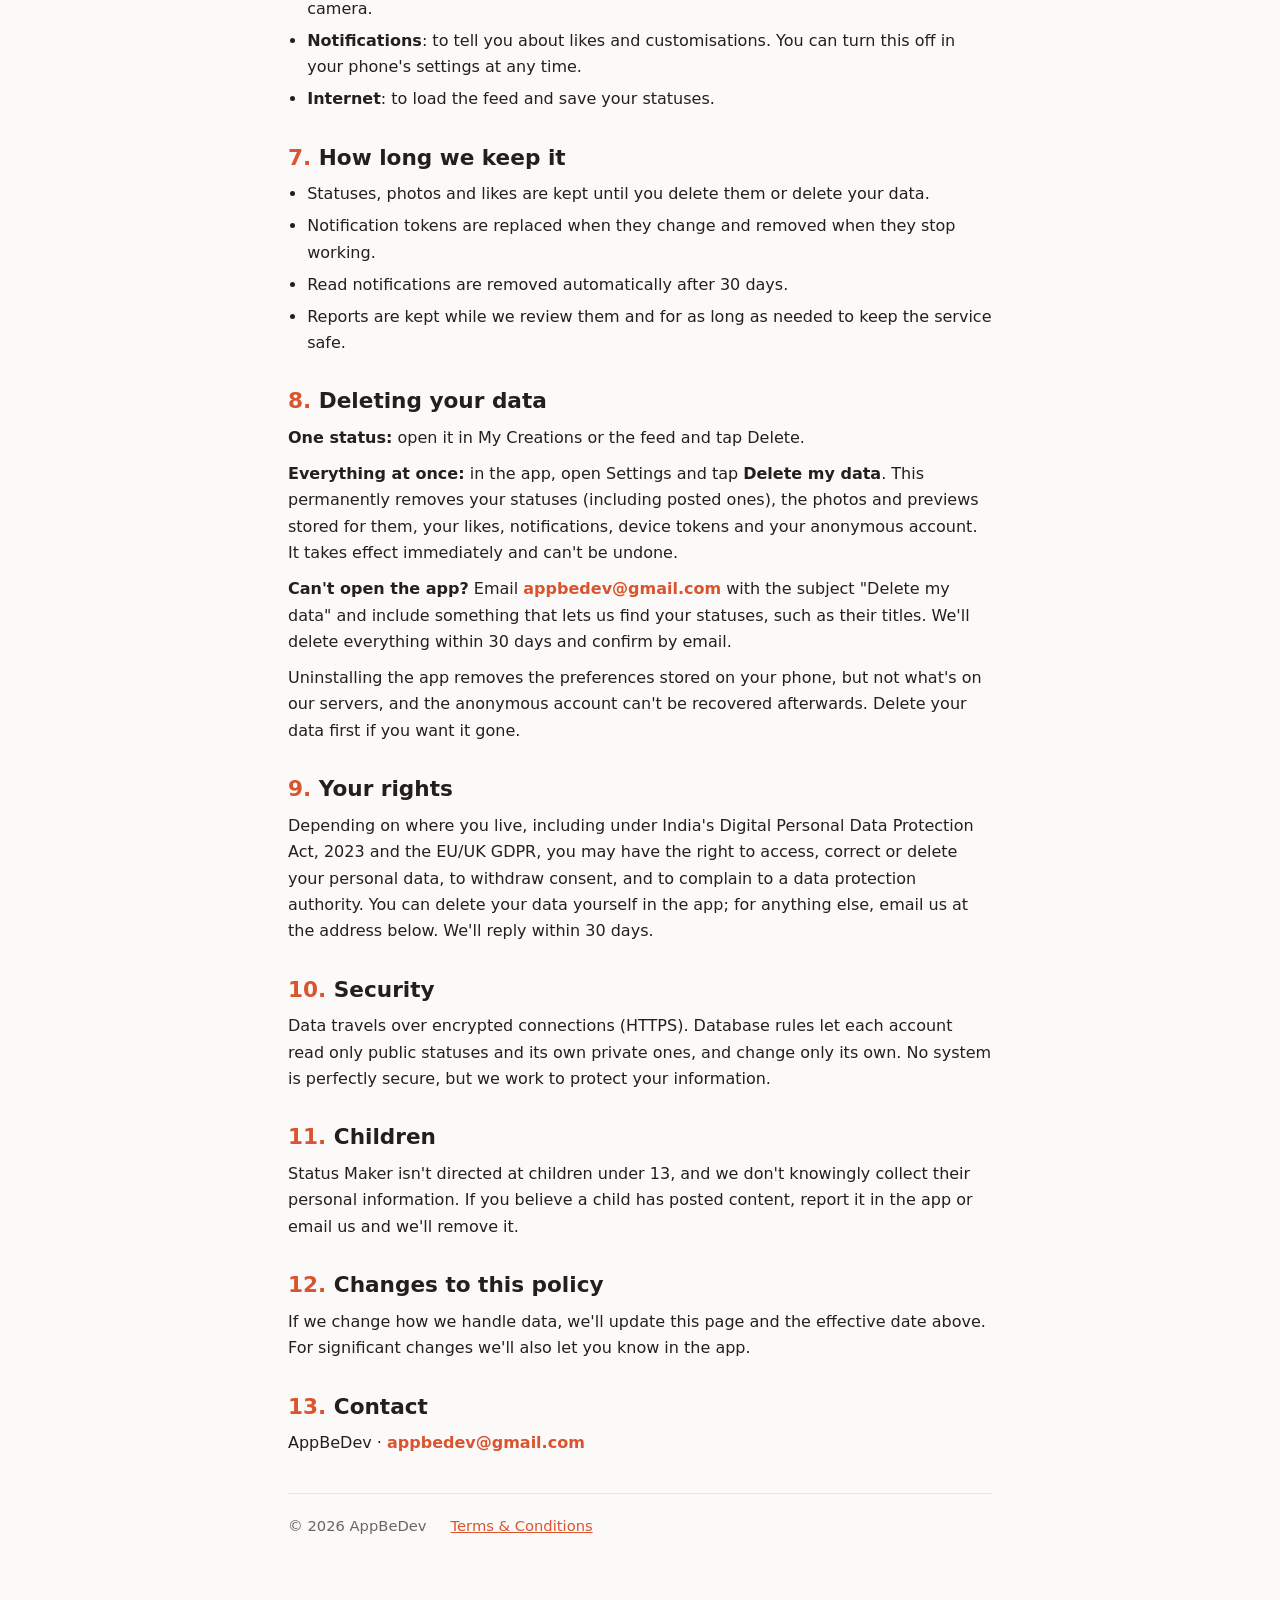
==== commit 2079916f: "Fix QA audit issues: theme, onboarding, moderation, image cost, DB hardening - Terms agreement befor" ====
--- a/docs/privacy.html
+++ b/docs/privacy.html
@@ -108,7 +108,7 @@
     <section id="permissions">
       <h2>Device permissions</h2>
       <ul>
-        <li><strong>Photos / camera</strong>: only when you choose to add a photo to a status.</li>
+        <li><strong>Photos</strong>: only the photo you pick from your gallery, when you add it to a status. The app uses Android's photo picker and does not request access to your whole library or camera.</li>
         <li><strong>Notifications</strong>: to tell you about likes and customisations. You can turn this off in your phone's settings at any time.</li>
         <li><strong>Internet</strong>: to load the feed and save your statuses.</li>
       </ul>
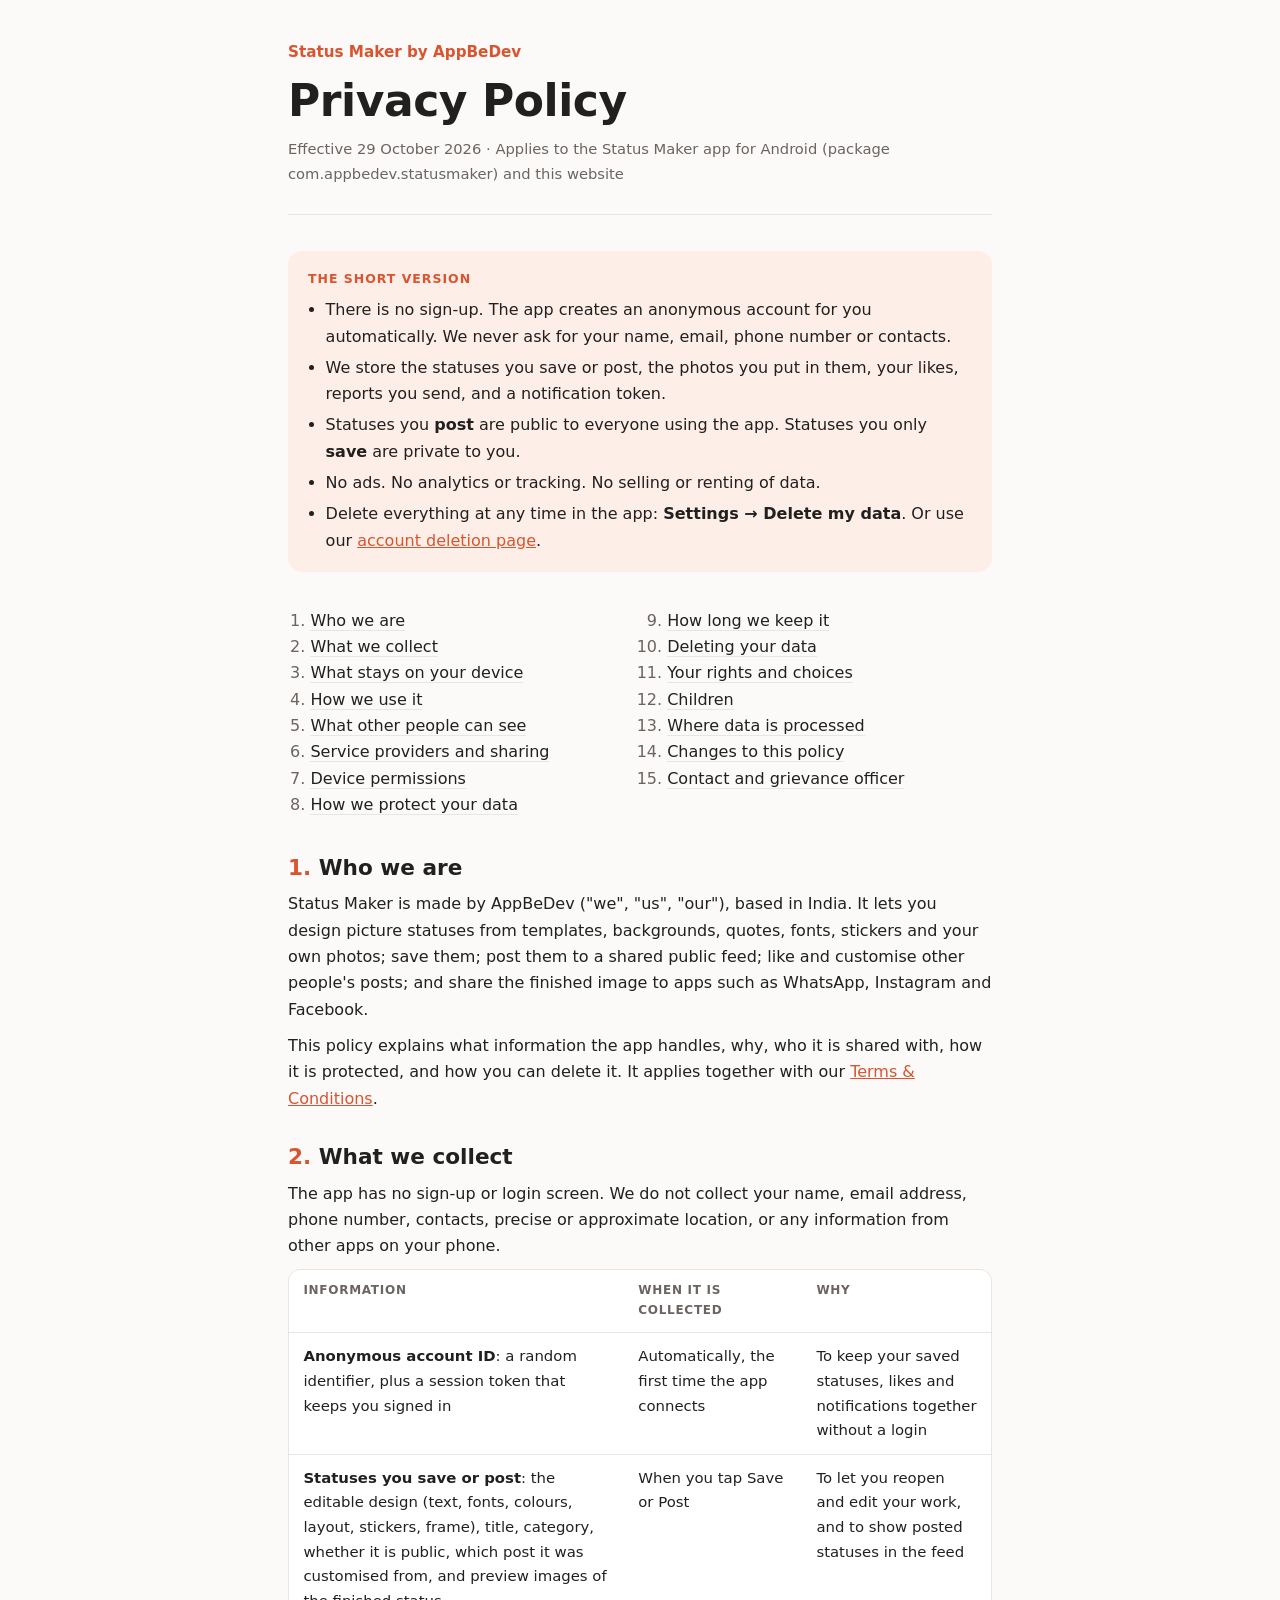
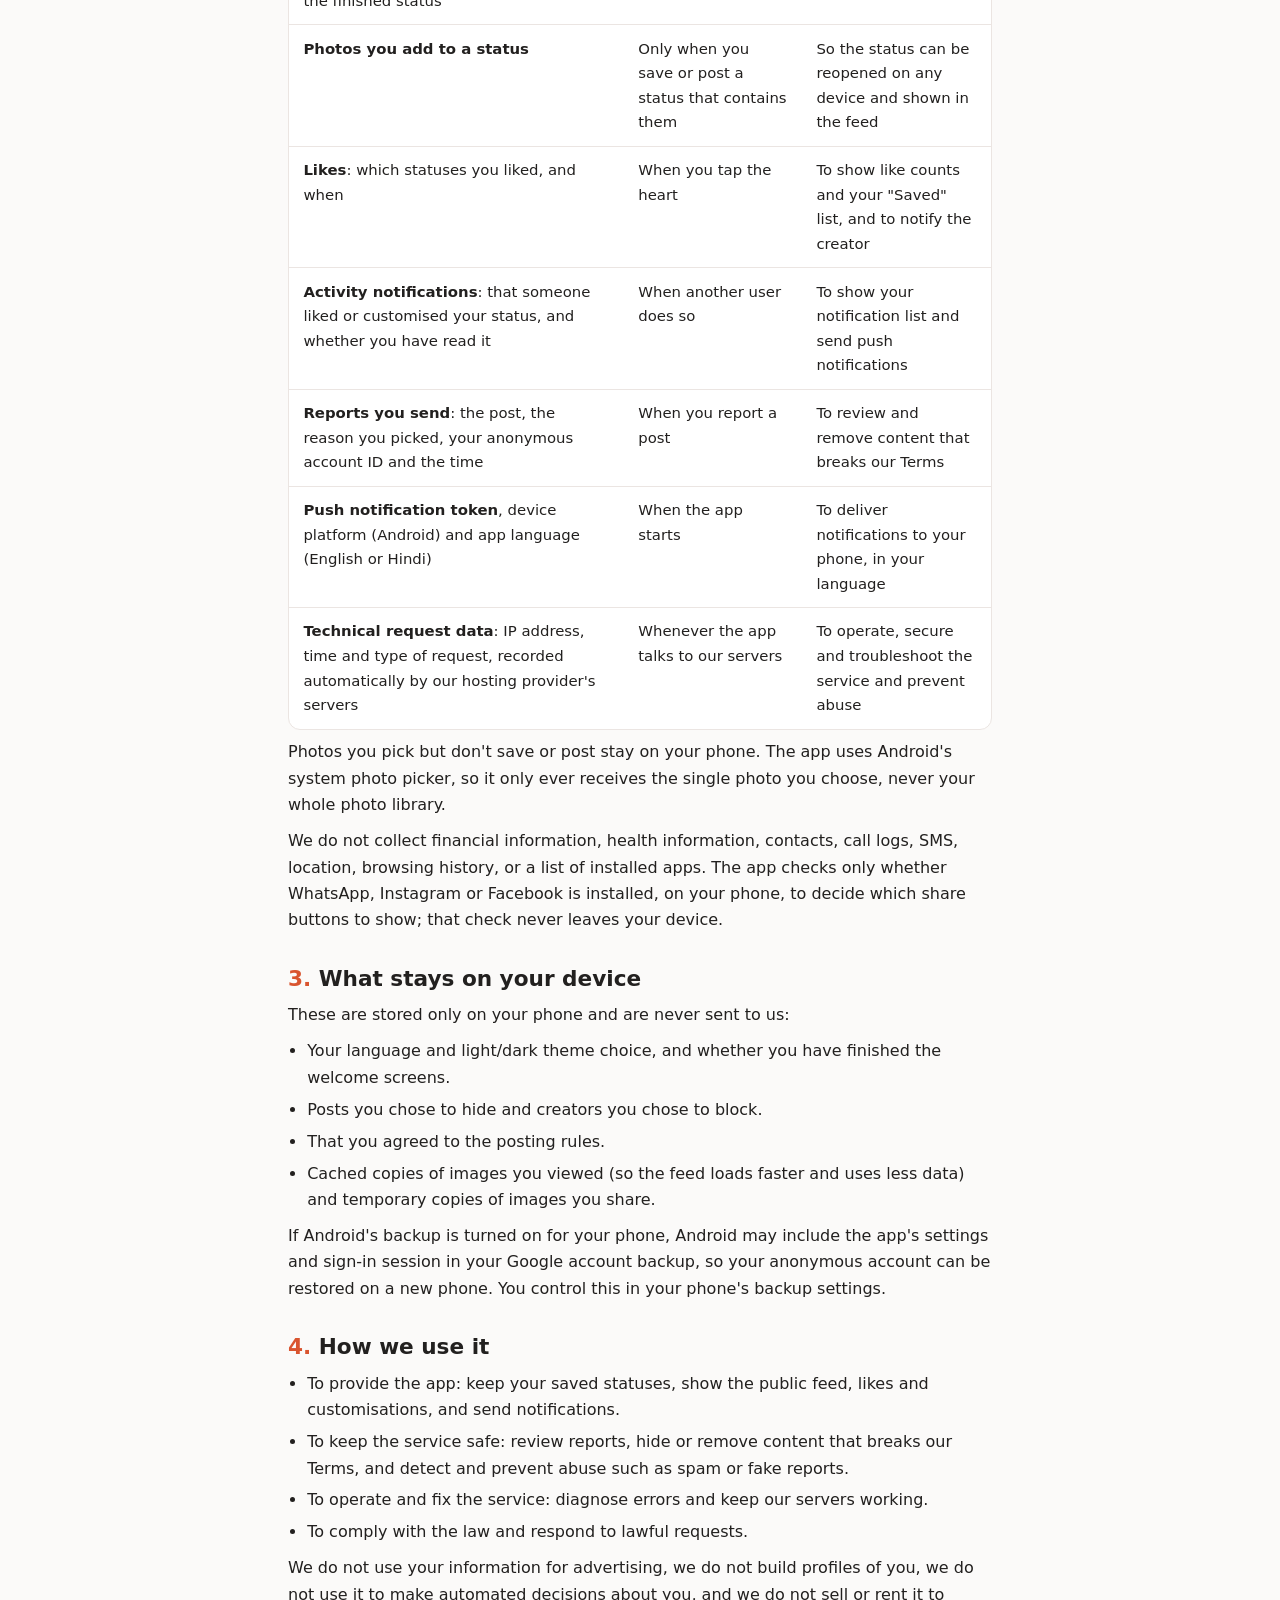
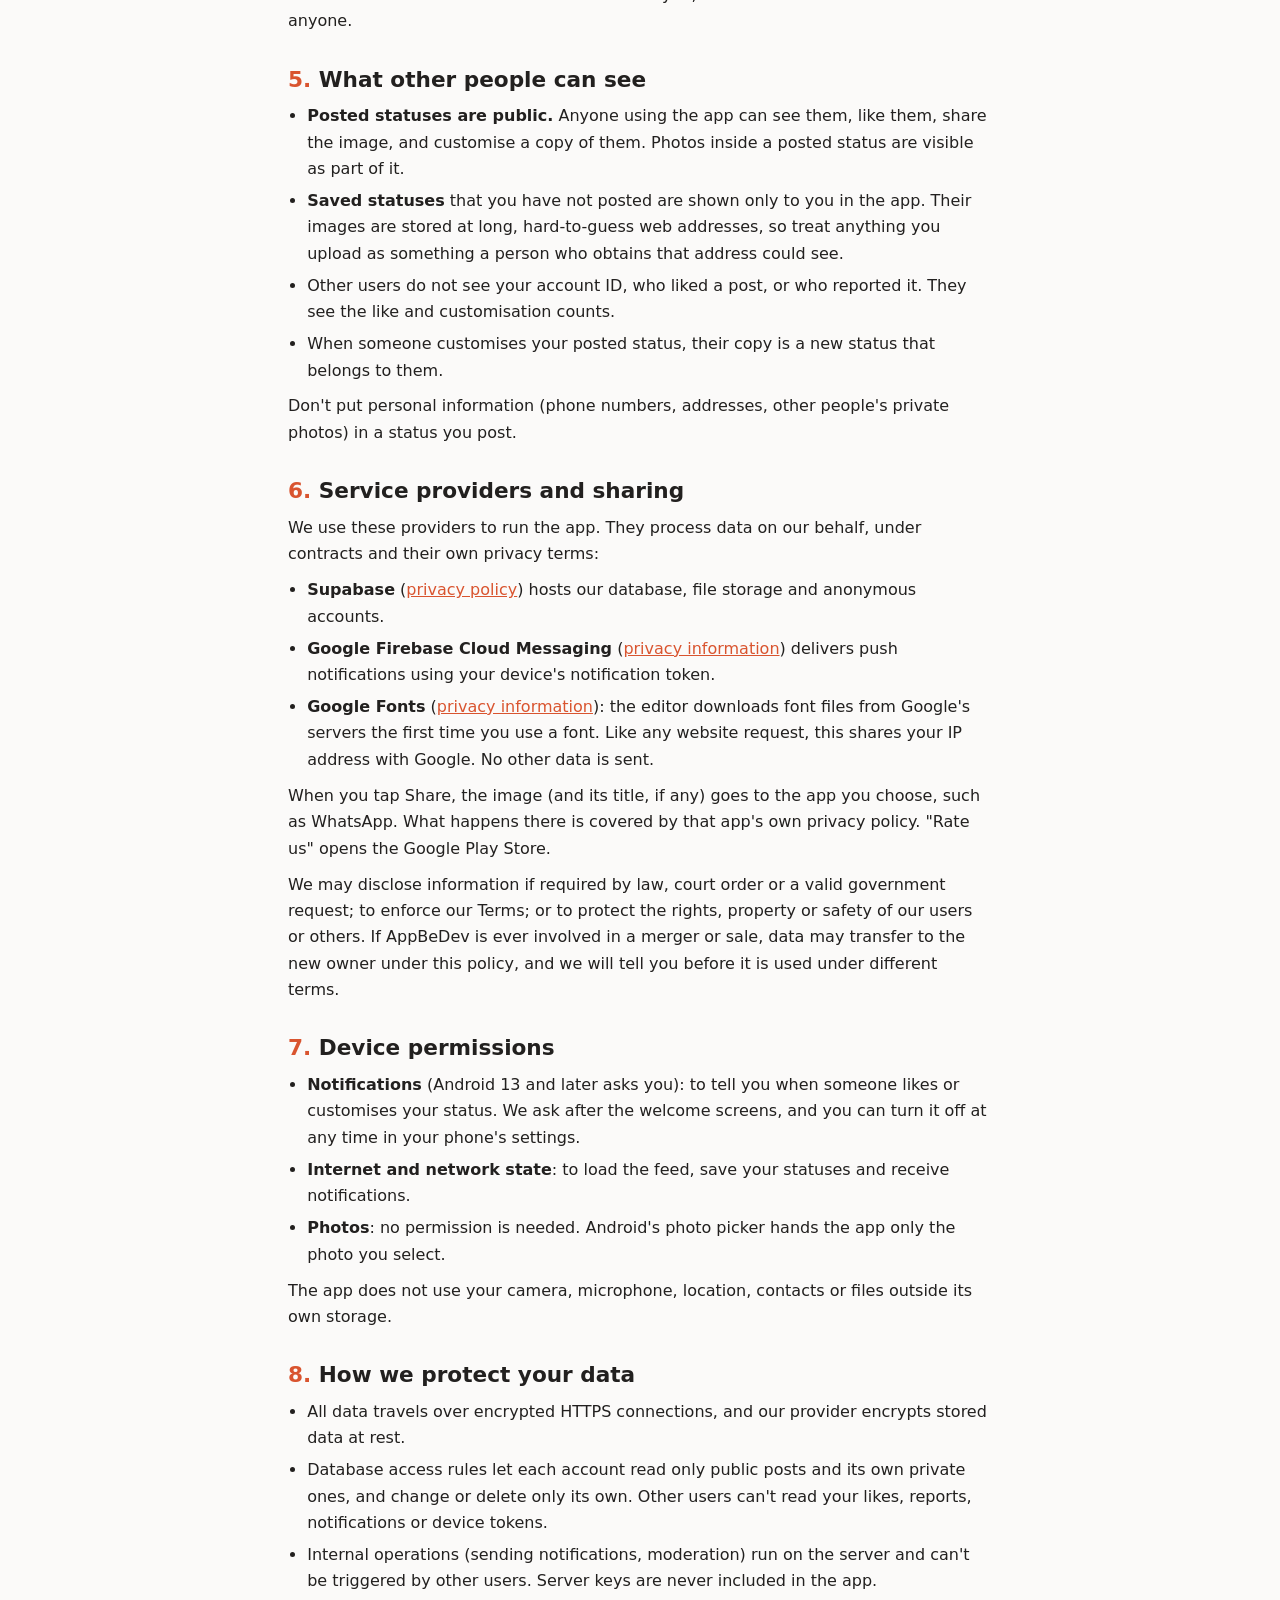
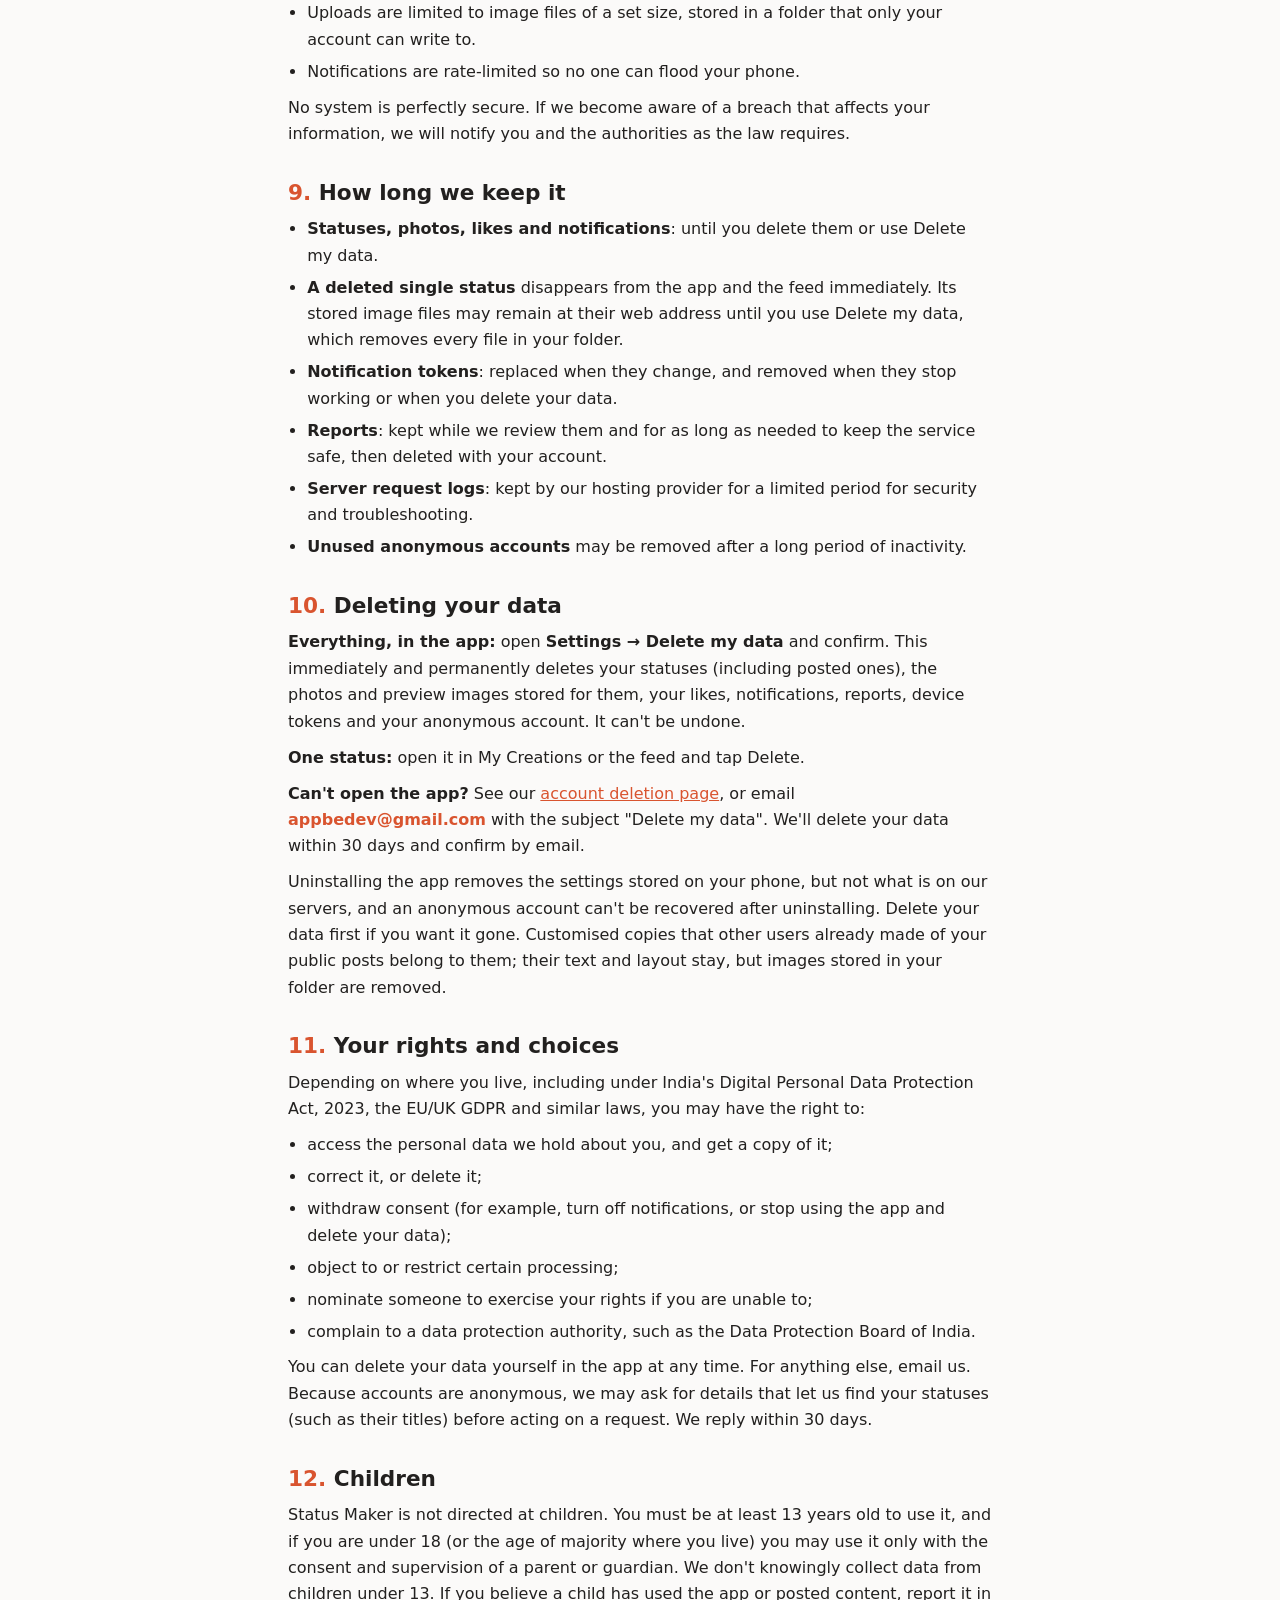
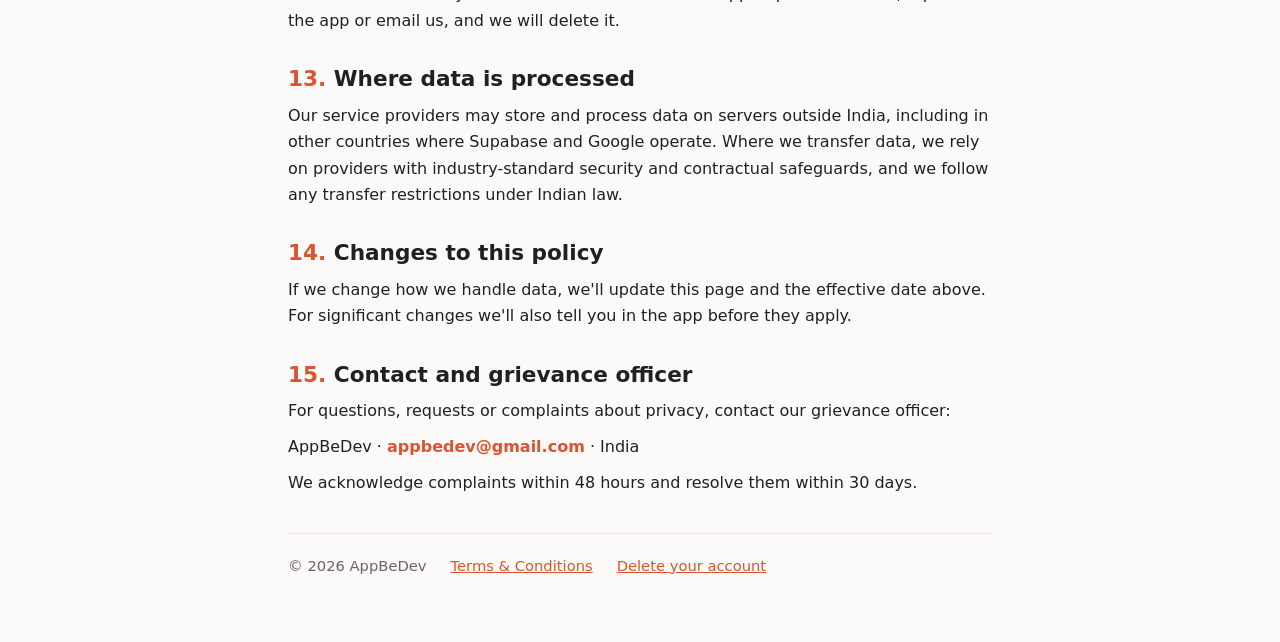
==== commit e7756cc7: "Rewrite privacy policy and terms; add account deletion page Privacy policy rebuilt from an audit of " ====
--- a/docs/privacy.html
+++ b/docs/privacy.html
@@ -4,6 +4,7 @@
 <meta charset="utf-8">
 <meta name="viewport" content="width=device-width, initial-scale=1">
 <title>Status Maker Privacy Policy</title>
+<meta name="description" content="How the Status Maker app by AppBeDev collects, uses, shares, protects and deletes your information.">
 <link rel="stylesheet" href="style.css">
 </head>
 <body>
@@ -11,17 +12,17 @@
   <header>
     <div class="app">Status Maker by AppBeDev</div>
     <h1>Privacy Policy</h1>
-    <p class="meta">Effective 25 October 2026 · Applies to the Status Maker app for Android (com.appbedev.statusmaker)</p>
+    <p class="meta">Effective 29 October 2026 · Applies to the Status Maker app for Android (package com.appbedev.statusmaker) and this website</p>
   </header>
 
   <aside class="summary" aria-label="Summary">
     <h2>The short version</h2>
     <ul>
-      <li>You don't create a login. The app gives you an anonymous account automatically.</li>
-      <li>We store the statuses you save, the photos you put in them, your likes and a notification token.</li>
-      <li>Statuses you post are public. Statuses you only save are private to you.</li>
-      <li>No ads, no analytics, no selling of data.</li>
-      <li>You can delete all your data inside the app: Settings → Delete my data.</li>
+      <li>There is no sign-up. The app creates an anonymous account for you automatically. We never ask for your name, email, phone number or contacts.</li>
+      <li>We store the statuses you save or post, the photos you put in them, your likes, reports you send, and a notification token.</li>
+      <li>Statuses you <strong>post</strong> are public to everyone using the app. Statuses you only <strong>save</strong> are private to you.</li>
+      <li>No ads. No analytics or tracking. No selling or renting of data.</li>
+      <li>Delete everything at any time in the app: <strong>Settings → Delete my data</strong>. Or use our <a href="delete-account.html">account deletion page</a>.</li>
     </ul>
   </aside>
 
@@ -29,138 +30,180 @@
     <ol>
       <li><a href="#who">Who we are</a></li>
       <li><a href="#collect">What we collect</a></li>
+      <li><a href="#device">What stays on your device</a></li>
       <li><a href="#use">How we use it</a></li>
       <li><a href="#public">What other people can see</a></li>
-      <li><a href="#share">Who we share it with</a></li>
+      <li><a href="#share">Service providers and sharing</a></li>
       <li><a href="#permissions">Device permissions</a></li>
+      <li><a href="#security">How we protect your data</a></li>
       <li><a href="#retention">How long we keep it</a></li>
       <li><a href="#delete">Deleting your data</a></li>
-      <li><a href="#rights">Your rights</a></li>
-      <li><a href="#security">Security</a></li>
+      <li><a href="#rights">Your rights and choices</a></li>
       <li><a href="#children">Children</a></li>
+      <li><a href="#transfers">Where data is processed</a></li>
       <li><a href="#changes">Changes to this policy</a></li>
-      <li><a href="#contact">Contact</a></li>
+      <li><a href="#contact">Contact and grievance officer</a></li>
     </ol>
   </nav>
 
   <main>
     <section id="who">
       <h2>Who we are</h2>
-      <p>Status Maker is made by AppBeDev ("we", "us"). It lets you design picture statuses from templates, save them, post them to a shared feed, and share them to apps such as WhatsApp, Instagram and Facebook. This policy explains what information the app handles and why.</p>
+      <p>Status Maker is made by AppBeDev ("we", "us", "our"), based in India. It lets you design picture statuses from templates, backgrounds, quotes, fonts, stickers and your own photos; save them; post them to a shared public feed; like and customise other people's posts; and share the finished image to apps such as WhatsApp, Instagram and Facebook.</p>
+      <p>This policy explains what information the app handles, why, who it is shared with, how it is protected, and how you can delete it. It applies together with our <a href="terms.html">Terms &amp; Conditions</a>.</p>
     </section>
 
     <section id="collect">
       <h2>What we collect</h2>
-      <p>We do not ask for your name, email address, phone number or contacts, and the app has no sign-up screen.</p>
+      <p>The app has no sign-up or login screen. We do not collect your name, email address, phone number, contacts, precise or approximate location, or any information from other apps on your phone.</p>
       <div class="table-wrap">
         <table>
-          <thead><tr><th>Information</th><th>When</th><th>Where it's kept</th></tr></thead>
+          <thead><tr><th>Information</th><th>When it is collected</th><th>Why</th></tr></thead>
           <tbody>
-            <tr><td><strong>Anonymous account ID</strong>: a random identifier created on first launch</td><td>Automatically, when the app first connects</td><td>Our backend (Supabase)</td></tr>
-            <tr><td><strong>Statuses you save or post</strong>: the design (text, fonts, colours, layout, stickers), a title, a category, and a preview image</td><td>When you tap Save or Post</td><td>Our backend</td></tr>
-            <tr><td><strong>Photos you add to a status</strong></td><td>Only when you save or post a status that contains them</td><td>Our backend file storage</td></tr>
-            <tr><td><strong>Likes</strong>: which statuses you liked, and when</td><td>When you tap the heart</td><td>Our backend</td></tr>
-            <tr><td><strong>Activity notifications</strong>: that someone liked or customised your status</td><td>When another user does so</td><td>Our backend</td></tr>
-            <tr><td><strong>Reports you send</strong>: the post, the reason you chose, and your anonymous account ID</td><td>When you report a post</td><td>Our backend</td></tr>
-            <tr><td><strong>Push notification token</strong>, device platform (Android) and app language</td><td>When you allow notifications</td><td>Our backend, and Google Firebase</td></tr>
-            <tr><td><strong>App preferences</strong>: language, light or dark theme, whether onboarding is done, and posts or creators you chose to hide</td><td>When you change them</td><td>Only on your device</td></tr>
+            <tr><td><strong>Anonymous account ID</strong>: a random identifier, plus a session token that keeps you signed in</td><td>Automatically, the first time the app connects</td><td>To keep your saved statuses, likes and notifications together without a login</td></tr>
+            <tr><td><strong>Statuses you save or post</strong>: the editable design (text, fonts, colours, layout, stickers, frame), title, category, whether it is public, which post it was customised from, and preview images of the finished status</td><td>When you tap Save or Post</td><td>To let you reopen and edit your work, and to show posted statuses in the feed</td></tr>
+            <tr><td><strong>Photos you add to a status</strong></td><td>Only when you save or post a status that contains them</td><td>So the status can be reopened on any device and shown in the feed</td></tr>
+            <tr><td><strong>Likes</strong>: which statuses you liked, and when</td><td>When you tap the heart</td><td>To show like counts and your "Saved" list, and to notify the creator</td></tr>
+            <tr><td><strong>Activity notifications</strong>: that someone liked or customised your status, and whether you have read it</td><td>When another user does so</td><td>To show your notification list and send push notifications</td></tr>
+            <tr><td><strong>Reports you send</strong>: the post, the reason you picked, your anonymous account ID and the time</td><td>When you report a post</td><td>To review and remove content that breaks our Terms</td></tr>
+            <tr><td><strong>Push notification token</strong>, device platform (Android) and app language (English or Hindi)</td><td>When the app starts</td><td>To deliver notifications to your phone, in your language</td></tr>
+            <tr><td><strong>Technical request data</strong>: IP address, time and type of request, recorded automatically by our hosting provider's servers</td><td>Whenever the app talks to our servers</td><td>To operate, secure and troubleshoot the service and prevent abuse</td></tr>
           </tbody>
         </table>
       </div>
-      <p>Photos you pick but don't save stay on your device. We don't read your photo library beyond the photo you choose.</p>
+      <p>Photos you pick but don't save or post stay on your phone. The app uses Android's system photo picker, so it only ever receives the single photo you choose, never your whole photo library.</p>
+      <p>We do not collect financial information, health information, contacts, call logs, SMS, location, browsing history, or a list of installed apps. The app checks only whether WhatsApp, Instagram or Facebook is installed, on your phone, to decide which share buttons to show; that check never leaves your device.</p>
+    </section>
+
+    <section id="device">
+      <h2>What stays on your device</h2>
+      <p>These are stored only on your phone and are never sent to us:</p>
+      <ul>
+        <li>Your language and light/dark theme choice, and whether you have finished the welcome screens.</li>
+        <li>Posts you chose to hide and creators you chose to block.</li>
+        <li>That you agreed to the posting rules.</li>
+        <li>Cached copies of images you viewed (so the feed loads faster and uses less data) and temporary copies of images you share.</li>
+      </ul>
+      <p>If Android's backup is turned on for your phone, Android may include the app's settings and sign-in session in your Google account backup, so your anonymous account can be restored on a new phone. You control this in your phone's backup settings.</p>
     </section>
 
     <section id="use">
       <h2>How we use it</h2>
       <ul>
-        <li>To keep your saved statuses so you can reopen and edit them later.</li>
-        <li>To show posted statuses in the public feed, with their like counts.</li>
-        <li>To let other users customise a posted status as a starting point for their own.</li>
-        <li>To send push notifications when someone likes or customises your status, worded in your chosen language.</li>
-        <li>To review reports and remove content that breaks our Terms.</li>
-        <li>To keep the service working and secure, for example to stop misuse.</li>
-      </ul>
-      <p>We don't use your information for advertising, we don't build profiles of you, and we don't sell it.</p>
+        <li>To provide the app: keep your saved statuses, show the public feed, likes and customisations, and send notifications.</li>
+        <li>To keep the service safe: review reports, hide or remove content that breaks our Terms, and detect and prevent abuse such as spam or fake reports.</li>
+        <li>To operate and fix the service: diagnose errors and keep our servers working.</li>
+        <li>To comply with the law and respond to lawful requests.</li>
+      </ul>
+      <p>We do not use your information for advertising, we do not build profiles of you, we do not use it to make automated decisions about you, and we do not sell or rent it to anyone.</p>
     </section>
 
     <section id="public">
       <h2>What other people can see</h2>
       <ul>
-        <li><strong>Posted statuses</strong> are public. Anyone using the app can see them, like them, share the image and customise a copy. Photos inside a posted status are visible as part of it.</li>
-        <li><strong>Saved statuses</strong> that you haven't posted are visible only to you in the app. Their preview image and photos are stored at hard-to-guess web addresses, so treat anything you upload as something that could be seen by a person who obtains its address.</li>
-        <li>Other users never see your account ID in the app. Like counts are shown, but not who liked. Reports you send are not shown to the creator.</li>
-      </ul>
-      <p>Don't put information in a posted status that you wouldn't want the public to see.</p>
+        <li><strong>Posted statuses are public.</strong> Anyone using the app can see them, like them, share the image, and customise a copy of them. Photos inside a posted status are visible as part of it.</li>
+        <li><strong>Saved statuses</strong> that you have not posted are shown only to you in the app. Their images are stored at long, hard-to-guess web addresses, so treat anything you upload as something a person who obtains that address could see.</li>
+        <li>Other users do not see your account ID, who liked a post, or who reported it. They see the like and customisation counts.</li>
+        <li>When someone customises your posted status, their copy is a new status that belongs to them.</li>
+      </ul>
+      <p>Don't put personal information (phone numbers, addresses, other people's private photos) in a status you post.</p>
     </section>
 
     <section id="share">
-      <h2>Who we share it with</h2>
-      <p>We use these service providers to run the app. They process data on our behalf and under their own privacy terms:</p>
+      <h2>Service providers and sharing</h2>
+      <p>We use these providers to run the app. They process data on our behalf, under contracts and their own privacy terms:</p>
       <ul>
         <li><strong>Supabase</strong> (<a href="https://supabase.com/privacy" target="_blank" rel="noopener">privacy policy</a>) hosts our database, file storage and anonymous accounts.</li>
         <li><strong>Google Firebase Cloud Messaging</strong> (<a href="https://firebase.google.com/support/privacy" target="_blank" rel="noopener">privacy information</a>) delivers push notifications using your device's notification token.</li>
-        <li><strong>Google Fonts</strong> (<a href="https://developers.google.com/fonts/faq/privacy" target="_blank" rel="noopener">privacy information</a>) supplies the typefaces used in the app. The app downloads them from Google's servers, so Google receives your device's IP address and the font requested. No account ID or content is sent.</li>
-      </ul>
-      <p>When you tap Share, the image goes to the app you choose (for example WhatsApp). What happens there is covered by that app's own policy.</p>
-      <p>We may disclose information if the law requires it, or to protect the rights and safety of our users or others.</p>
+        <li><strong>Google Fonts</strong> (<a href="https://developers.google.com/fonts/faq/privacy" target="_blank" rel="noopener">privacy information</a>): the editor downloads font files from Google's servers the first time you use a font. Like any website request, this shares your IP address with Google. No other data is sent.</li>
+      </ul>
+      <p>When you tap Share, the image (and its title, if any) goes to the app you choose, such as WhatsApp. What happens there is covered by that app's own privacy policy. "Rate us" opens the Google Play Store.</p>
+      <p>We may disclose information if required by law, court order or a valid government request; to enforce our Terms; or to protect the rights, property or safety of our users or others. If AppBeDev is ever involved in a merger or sale, data may transfer to the new owner under this policy, and we will tell you before it is used under different terms.</p>
     </section>
 
     <section id="permissions">
       <h2>Device permissions</h2>
       <ul>
-        <li><strong>Photos</strong>: only the photo you pick from your gallery, when you add it to a status. The app uses Android's photo picker and does not request access to your whole library or camera.</li>
-        <li><strong>Notifications</strong>: to tell you about likes and customisations. You can turn this off in your phone's settings at any time.</li>
-        <li><strong>Internet</strong>: to load the feed and save your statuses.</li>
-      </ul>
+        <li><strong>Notifications</strong> (Android 13 and later asks you): to tell you when someone likes or customises your status. We ask after the welcome screens, and you can turn it off at any time in your phone's settings.</li>
+        <li><strong>Internet and network state</strong>: to load the feed, save your statuses and receive notifications.</li>
+        <li><strong>Photos</strong>: no permission is needed. Android's photo picker hands the app only the photo you select.</li>
+      </ul>
+      <p>The app does not use your camera, microphone, location, contacts or files outside its own storage.</p>
+    </section>
+
+    <section id="security">
+      <h2>How we protect your data</h2>
+      <ul>
+        <li>All data travels over encrypted HTTPS connections, and our provider encrypts stored data at rest.</li>
+        <li>Database access rules let each account read only public posts and its own private ones, and change or delete only its own. Other users can't read your likes, reports, notifications or device tokens.</li>
+        <li>Internal operations (sending notifications, moderation) run on the server and can't be triggered by other users. Server keys are never included in the app.</li>
+        <li>Uploads are limited to image files of a set size, stored in a folder that only your account can write to.</li>
+        <li>Notifications are rate-limited so no one can flood your phone.</li>
+      </ul>
+      <p>No system is perfectly secure. If we become aware of a breach that affects your information, we will notify you and the authorities as the law requires.</p>
     </section>
 
     <section id="retention">
       <h2>How long we keep it</h2>
       <ul>
-        <li>Statuses, photos and likes are kept until you delete them or delete your data.</li>
-        <li>Notification tokens are replaced when they change and removed when they stop working.</li>
-        <li>Read notifications are removed automatically after 30 days.</li>
-        <li>Reports are kept while we review them and for as long as needed to keep the service safe.</li>
+        <li><strong>Statuses, photos, likes and notifications</strong>: until you delete them or use Delete my data.</li>
+        <li><strong>A deleted single status</strong> disappears from the app and the feed immediately. Its stored image files may remain at their web address until you use Delete my data, which removes every file in your folder.</li>
+        <li><strong>Notification tokens</strong>: replaced when they change, and removed when they stop working or when you delete your data.</li>
+        <li><strong>Reports</strong>: kept while we review them and for as long as needed to keep the service safe, then deleted with your account.</li>
+        <li><strong>Server request logs</strong>: kept by our hosting provider for a limited period for security and troubleshooting.</li>
+        <li><strong>Unused anonymous accounts</strong> may be removed after a long period of inactivity.</li>
       </ul>
     </section>
 
     <section id="delete">
       <h2>Deleting your data</h2>
+      <p><strong>Everything, in the app:</strong> open <strong>Settings → Delete my data</strong> and confirm. This immediately and permanently deletes your statuses (including posted ones), the photos and preview images stored for them, your likes, notifications, reports, device tokens and your anonymous account. It can't be undone.</p>
       <p><strong>One status:</strong> open it in My Creations or the feed and tap Delete.</p>
-      <p><strong>Everything at once:</strong> in the app, open Settings and tap <strong>Delete my data</strong>. This permanently removes your statuses (including posted ones), the photos and previews stored for them, your likes, notifications, device tokens and your anonymous account. It takes effect immediately and can't be undone.</p>
-      <p><strong>Can't open the app?</strong> Email <span class="email">appbedev@gmail.com</span> with the subject "Delete my data" and include something that lets us find your statuses, such as their titles. We'll delete everything within 30 days and confirm by email.</p>
-      <p>Uninstalling the app removes the preferences stored on your phone, but not what's on our servers, and the anonymous account can't be recovered afterwards. Delete your data first if you want it gone.</p>
+      <p><strong>Can't open the app?</strong> See our <a href="delete-account.html">account deletion page</a>, or email <span class="email">appbedev@gmail.com</span> with the subject "Delete my data". We'll delete your data within 30 days and confirm by email.</p>
+      <p>Uninstalling the app removes the settings stored on your phone, but not what is on our servers, and an anonymous account can't be recovered after uninstalling. Delete your data first if you want it gone. Customised copies that other users already made of your public posts belong to them; their text and layout stay, but images stored in your folder are removed.</p>
     </section>
 
     <section id="rights">
-      <h2>Your rights</h2>
-      <p>Depending on where you live, including under India's Digital Personal Data Protection Act, 2023 and the EU/UK GDPR, you may have the right to access, correct or delete your personal data, to withdraw consent, and to complain to a data protection authority. You can delete your data yourself in the app; for anything else, email us at the address below. We'll reply within 30 days.</p>
-    </section>
-
-    <section id="security">
-      <h2>Security</h2>
-      <p>Data travels over encrypted connections (HTTPS). Database rules let each account read only public statuses and its own private ones, and change only its own. No system is perfectly secure, but we work to protect your information.</p>
+      <h2>Your rights and choices</h2>
+      <p>Depending on where you live, including under India's Digital Personal Data Protection Act, 2023, the EU/UK GDPR and similar laws, you may have the right to:</p>
+      <ul>
+        <li>access the personal data we hold about you, and get a copy of it;</li>
+        <li>correct it, or delete it;</li>
+        <li>withdraw consent (for example, turn off notifications, or stop using the app and delete your data);</li>
+        <li>object to or restrict certain processing;</li>
+        <li>nominate someone to exercise your rights if you are unable to;</li>
+        <li>complain to a data protection authority, such as the Data Protection Board of India.</li>
+      </ul>
+      <p>You can delete your data yourself in the app at any time. For anything else, email us. Because accounts are anonymous, we may ask for details that let us find your statuses (such as their titles) before acting on a request. We reply within 30 days.</p>
     </section>
 
     <section id="children">
       <h2>Children</h2>
-      <p>Status Maker isn't directed at children under 13, and we don't knowingly collect their personal information. If you believe a child has posted content, report it in the app or email us and we'll remove it.</p>
+      <p>Status Maker is not directed at children. You must be at least 13 years old to use it, and if you are under 18 (or the age of majority where you live) you may use it only with the consent and supervision of a parent or guardian. We don't knowingly collect data from children under 13. If you believe a child has used the app or posted content, report it in the app or email us, and we will delete it.</p>
+    </section>
+
+    <section id="transfers">
+      <h2>Where data is processed</h2>
+      <p>Our service providers may store and process data on servers outside India, including in other countries where Supabase and Google operate. Where we transfer data, we rely on providers with industry-standard security and contractual safeguards, and we follow any transfer restrictions under Indian law.</p>
     </section>
 
     <section id="changes">
       <h2>Changes to this policy</h2>
-      <p>If we change how we handle data, we'll update this page and the effective date above. For significant changes we'll also let you know in the app.</p>
+      <p>If we change how we handle data, we'll update this page and the effective date above. For significant changes we'll also tell you in the app before they apply.</p>
     </section>
 
     <section id="contact">
-      <h2>Contact</h2>
-      <p>AppBeDev · <span class="email">appbedev@gmail.com</span></p>
+      <h2>Contact and grievance officer</h2>
+      <p>For questions, requests or complaints about privacy, contact our grievance officer:</p>
+      <p>AppBeDev · <span class="email">appbedev@gmail.com</span> · India</p>
+      <p>We acknowledge complaints within 48 hours and resolve them within 30 days.</p>
     </section>
   </main>
 
   <footer>
     <span>© 2026 AppBeDev</span>
     <a href="terms.html">Terms &amp; Conditions</a>
+    <a href="delete-account.html">Delete your account</a>
   </footer>
 </div>
 </body>
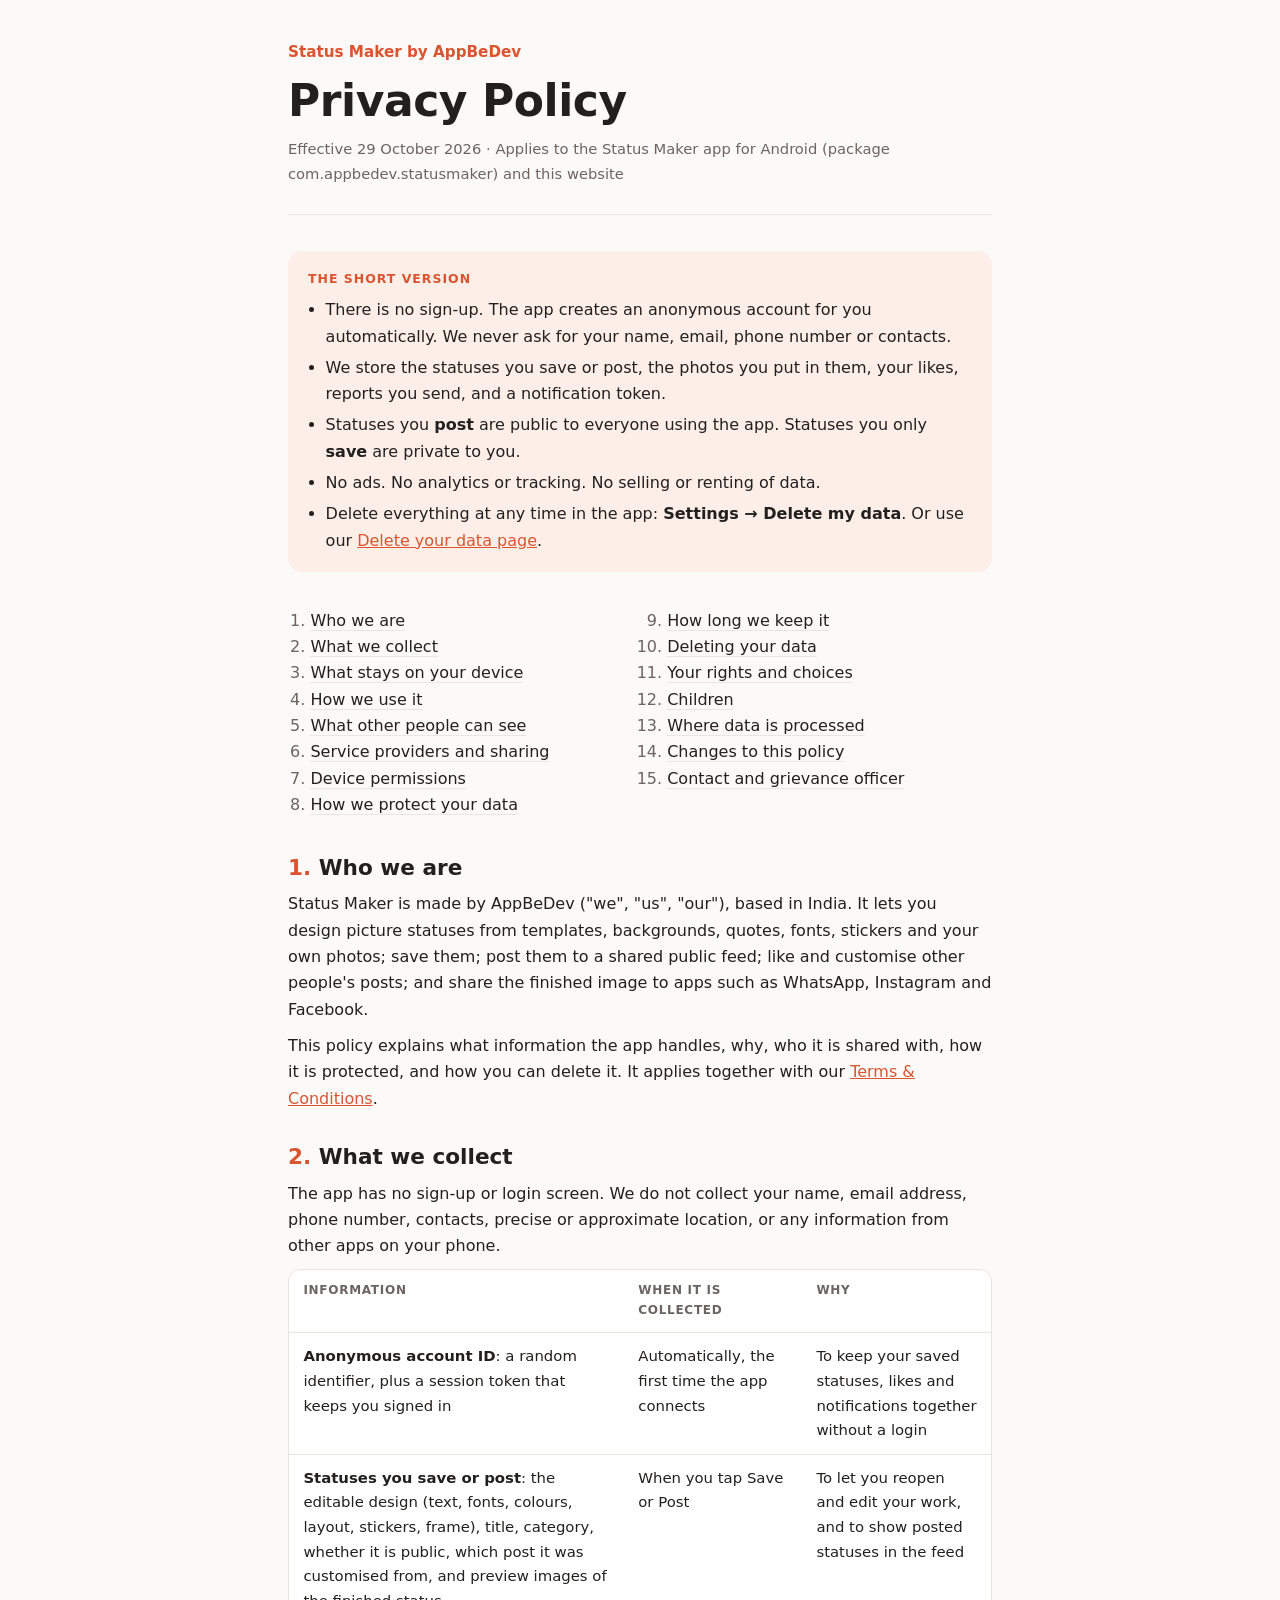
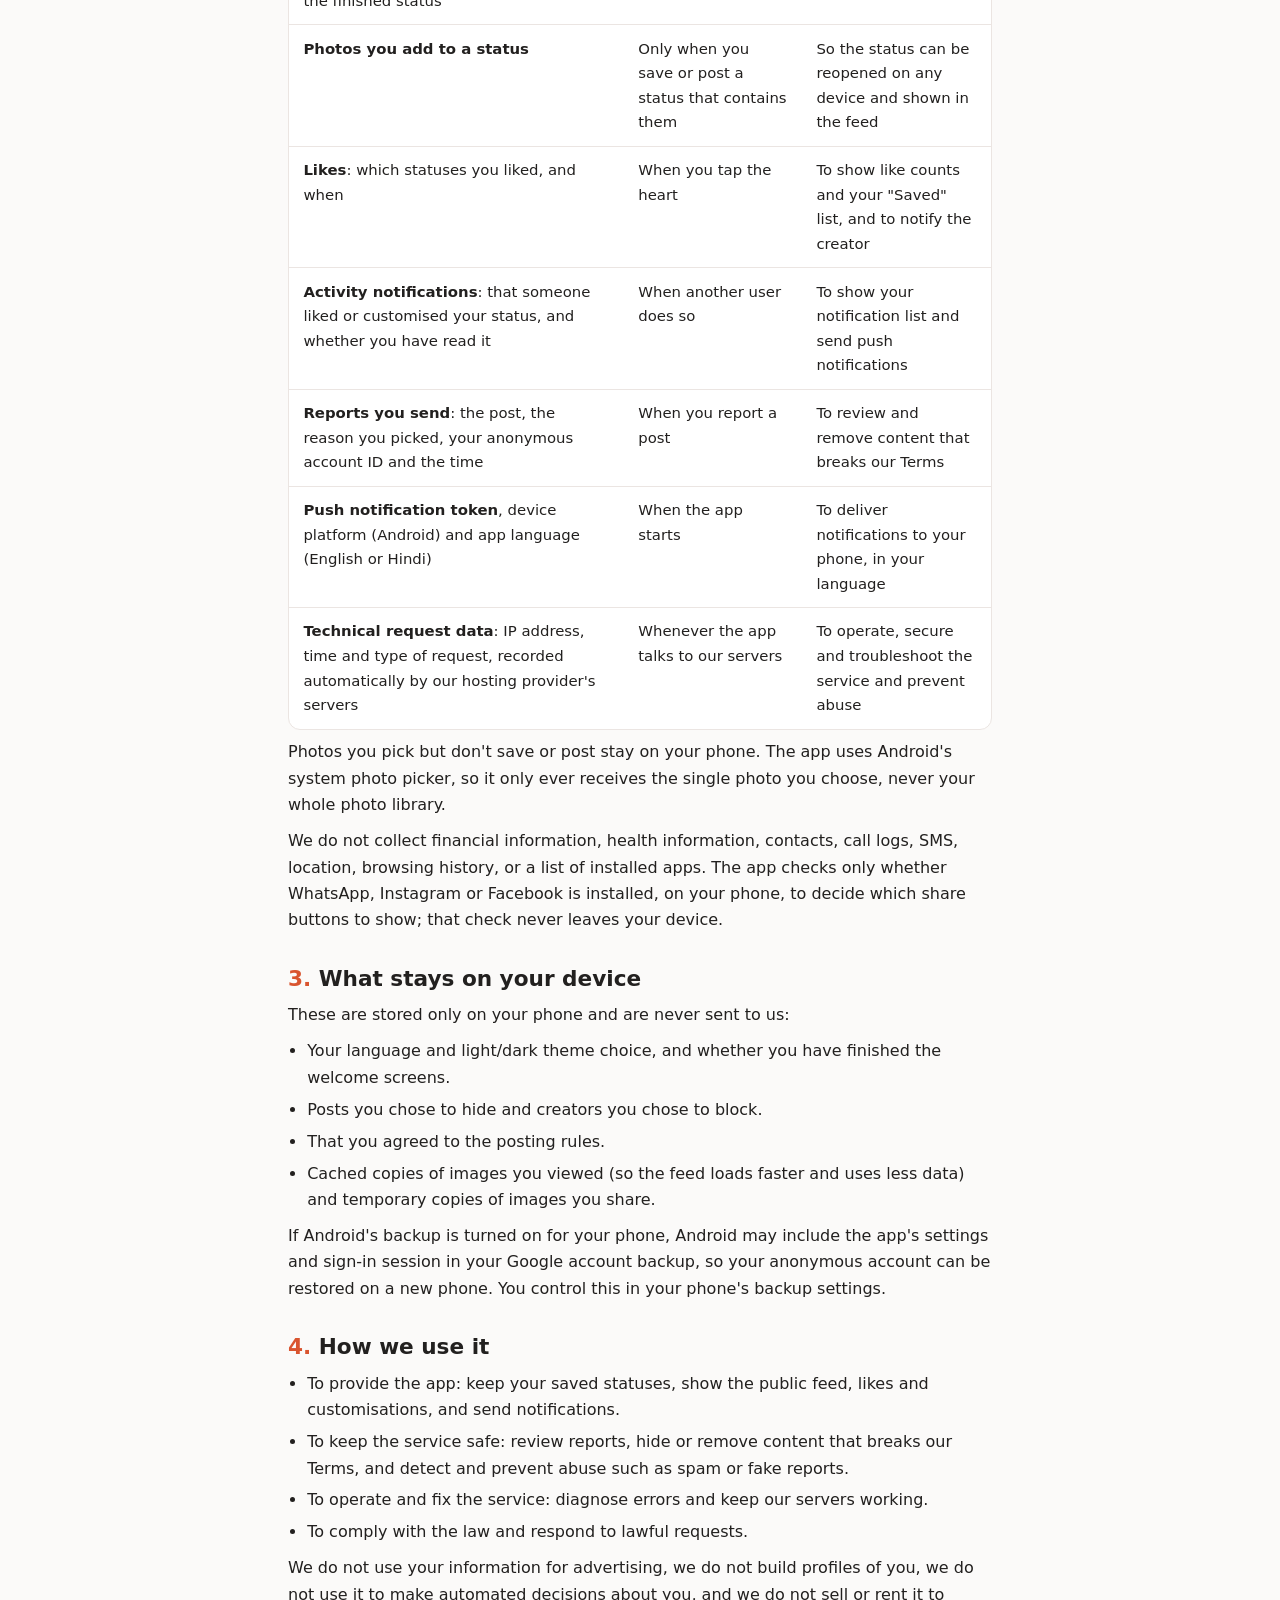
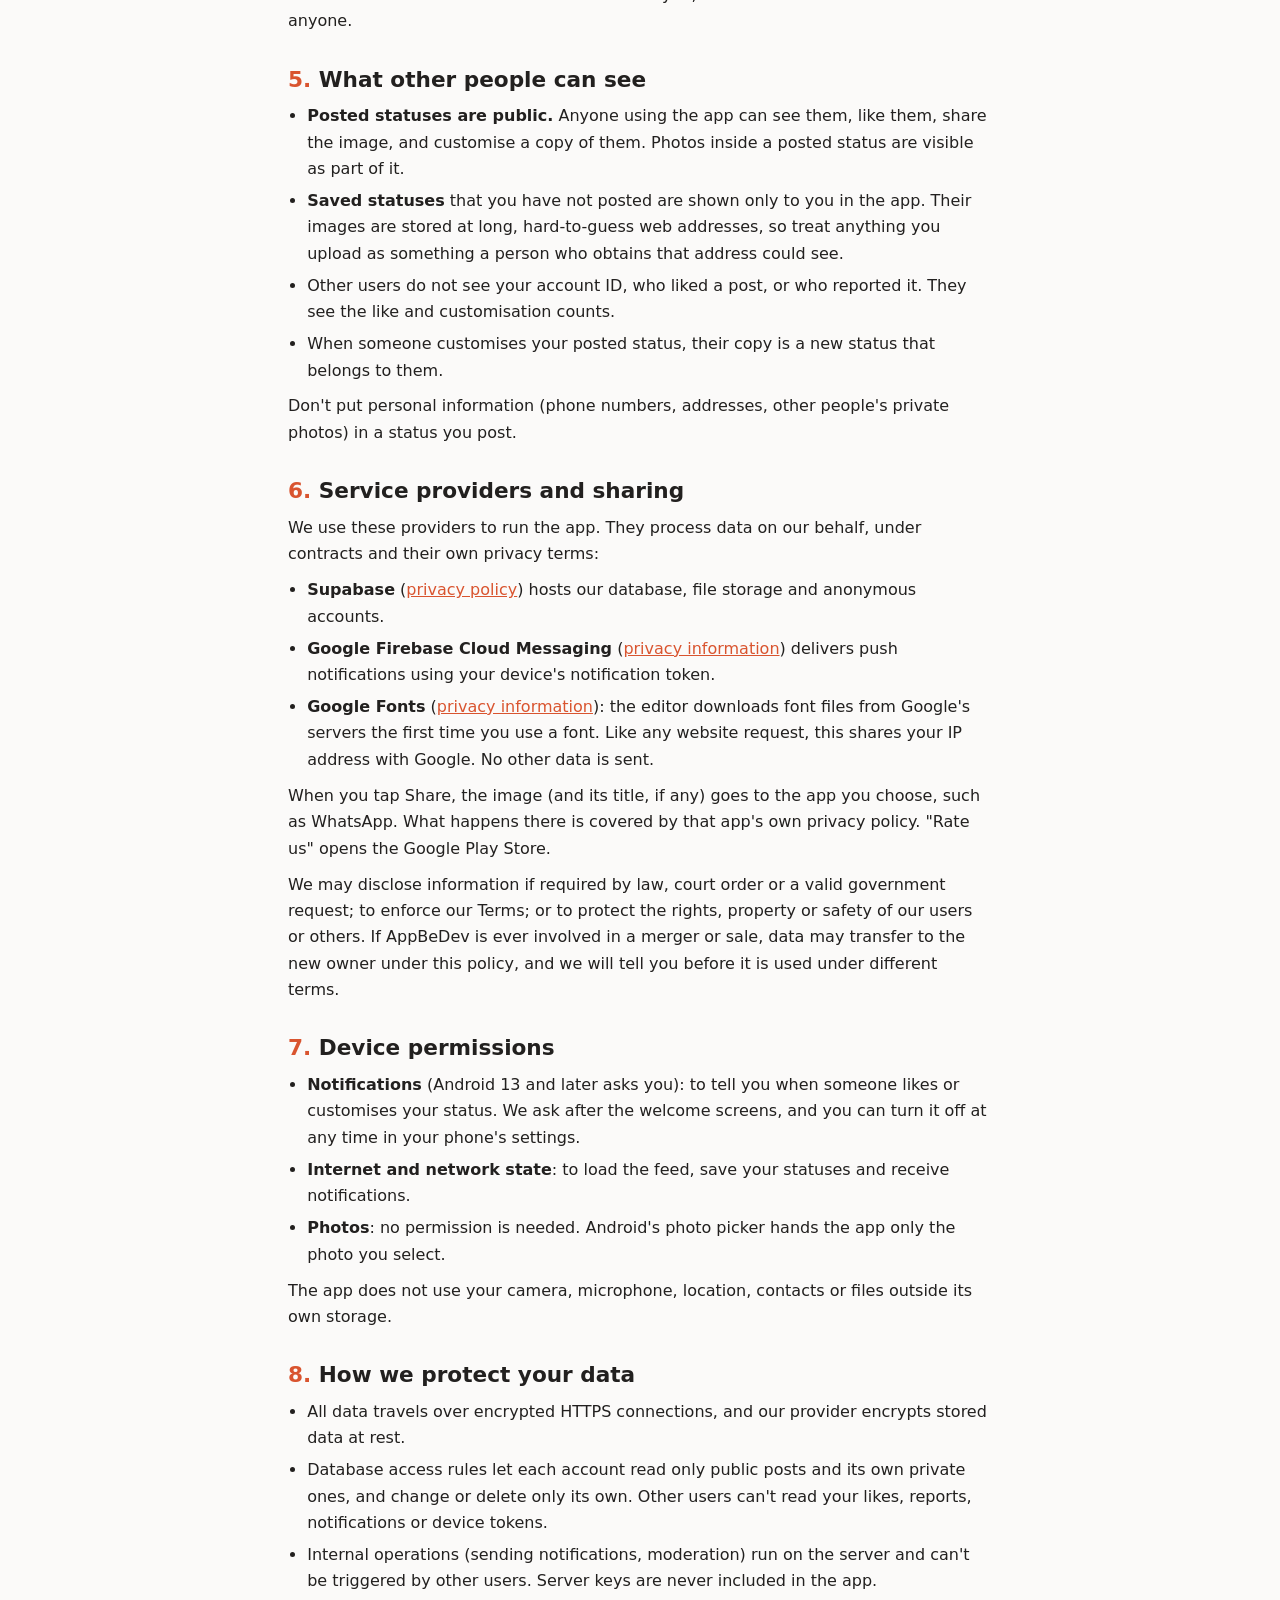
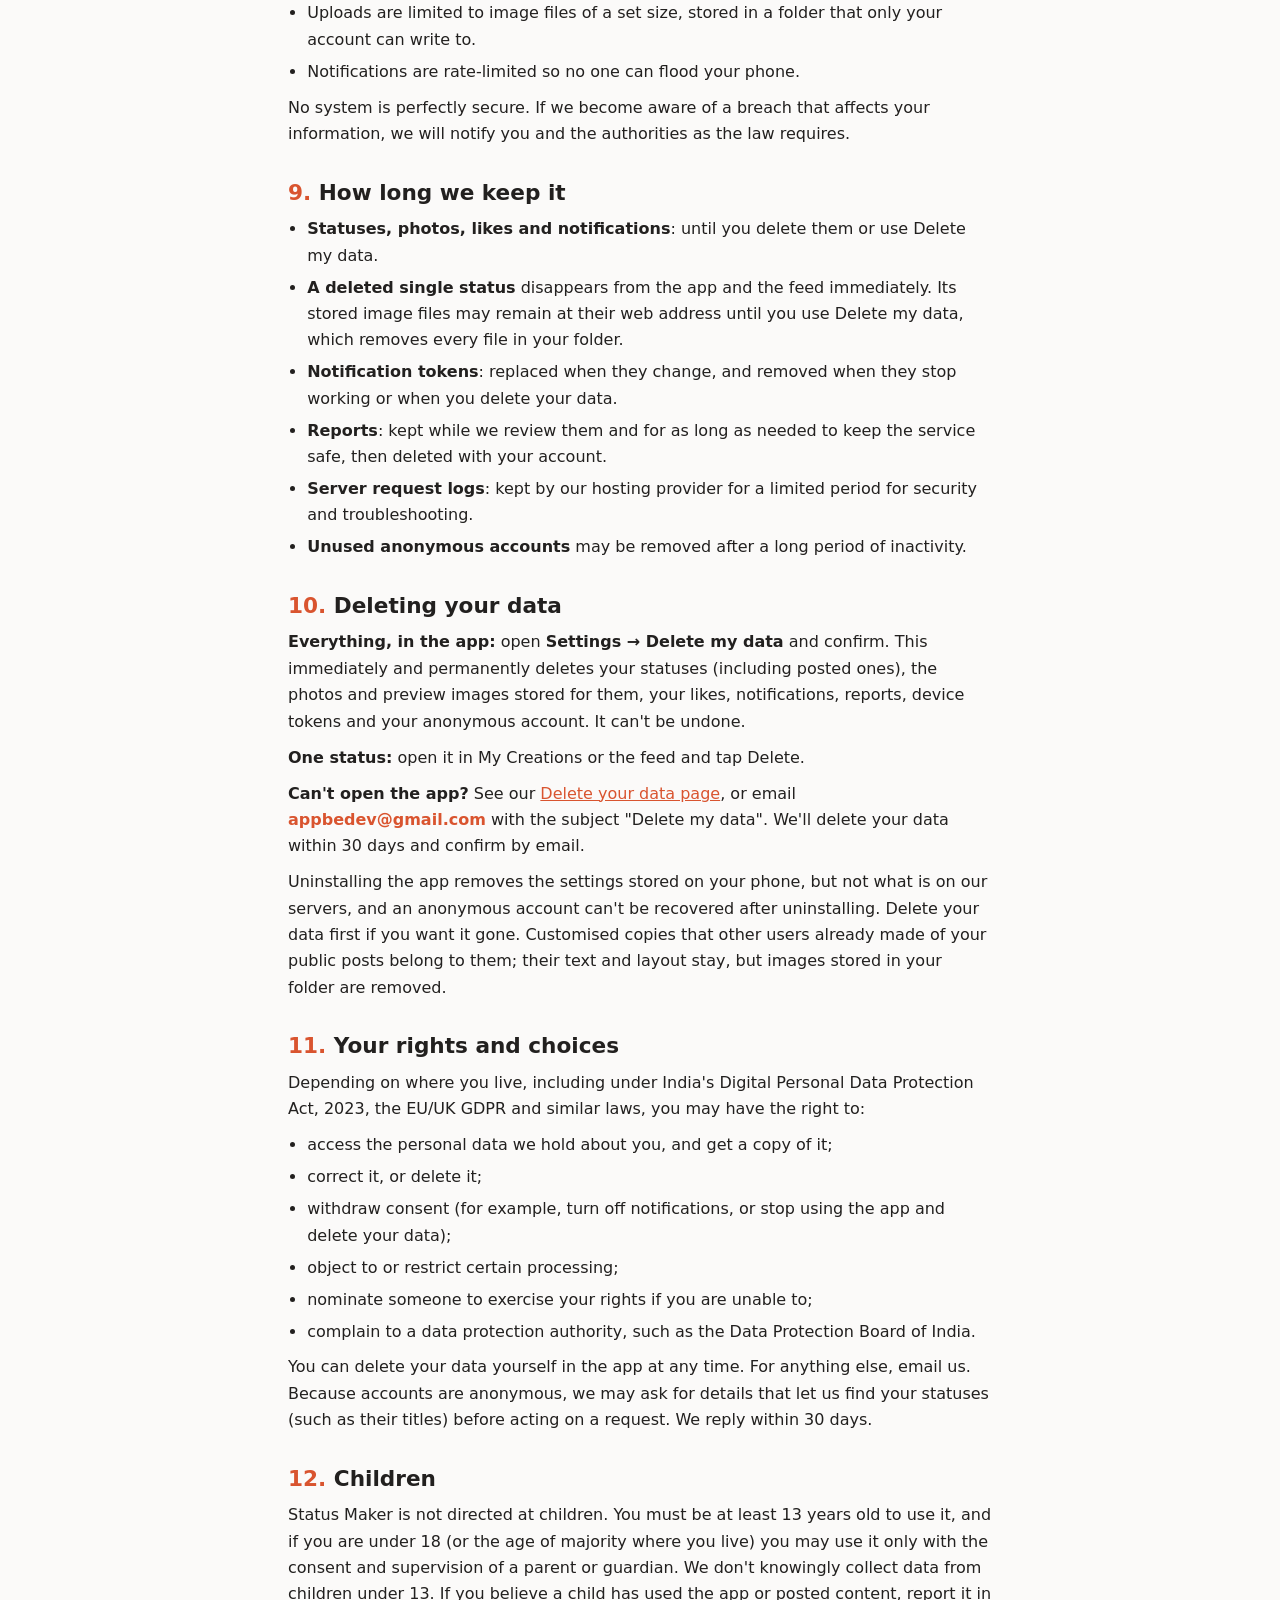
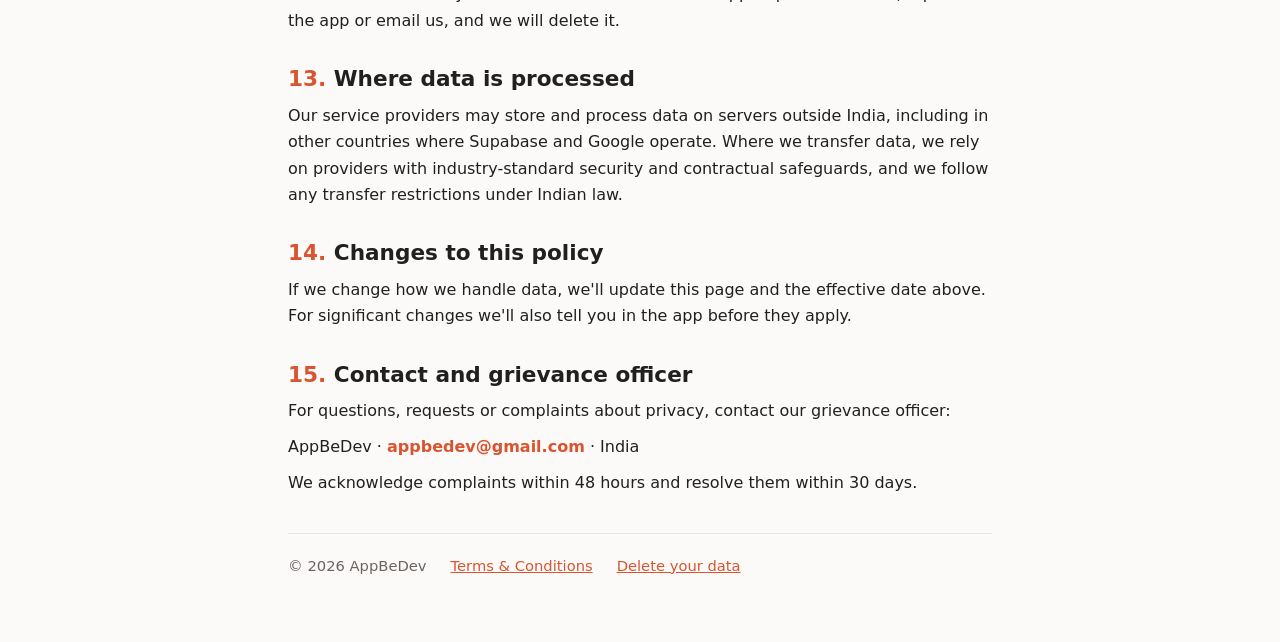
==== commit 5a6c7a1e: "Rename account deletion page to "Delete your data" The app has no sign-up, so the page talks about d" ====
--- a/docs/privacy.html
+++ b/docs/privacy.html
@@ -22,7 +22,7 @@
       <li>We store the statuses you save or post, the photos you put in them, your likes, reports you send, and a notification token.</li>
       <li>Statuses you <strong>post</strong> are public to everyone using the app. Statuses you only <strong>save</strong> are private to you.</li>
       <li>No ads. No analytics or tracking. No selling or renting of data.</li>
-      <li>Delete everything at any time in the app: <strong>Settings → Delete my data</strong>. Or use our <a href="delete-account.html">account deletion page</a>.</li>
+      <li>Delete everything at any time in the app: <strong>Settings → Delete my data</strong>. Or use our <a href="delete-data.html">Delete your data page</a>.</li>
     </ul>
   </aside>
 
@@ -159,7 +159,7 @@
       <h2>Deleting your data</h2>
       <p><strong>Everything, in the app:</strong> open <strong>Settings → Delete my data</strong> and confirm. This immediately and permanently deletes your statuses (including posted ones), the photos and preview images stored for them, your likes, notifications, reports, device tokens and your anonymous account. It can't be undone.</p>
       <p><strong>One status:</strong> open it in My Creations or the feed and tap Delete.</p>
-      <p><strong>Can't open the app?</strong> See our <a href="delete-account.html">account deletion page</a>, or email <span class="email">appbedev@gmail.com</span> with the subject "Delete my data". We'll delete your data within 30 days and confirm by email.</p>
+      <p><strong>Can't open the app?</strong> See our <a href="delete-data.html">Delete your data page</a>, or email <span class="email">appbedev@gmail.com</span> with the subject "Delete my data". We'll delete your data within 30 days and confirm by email.</p>
       <p>Uninstalling the app removes the settings stored on your phone, but not what is on our servers, and an anonymous account can't be recovered after uninstalling. Delete your data first if you want it gone. Customised copies that other users already made of your public posts belong to them; their text and layout stay, but images stored in your folder are removed.</p>
     </section>
 
@@ -203,7 +203,7 @@
   <footer>
     <span>© 2026 AppBeDev</span>
     <a href="terms.html">Terms &amp; Conditions</a>
-    <a href="delete-account.html">Delete your account</a>
+    <a href="delete-data.html">Delete your data</a>
   </footer>
 </div>
 </body>
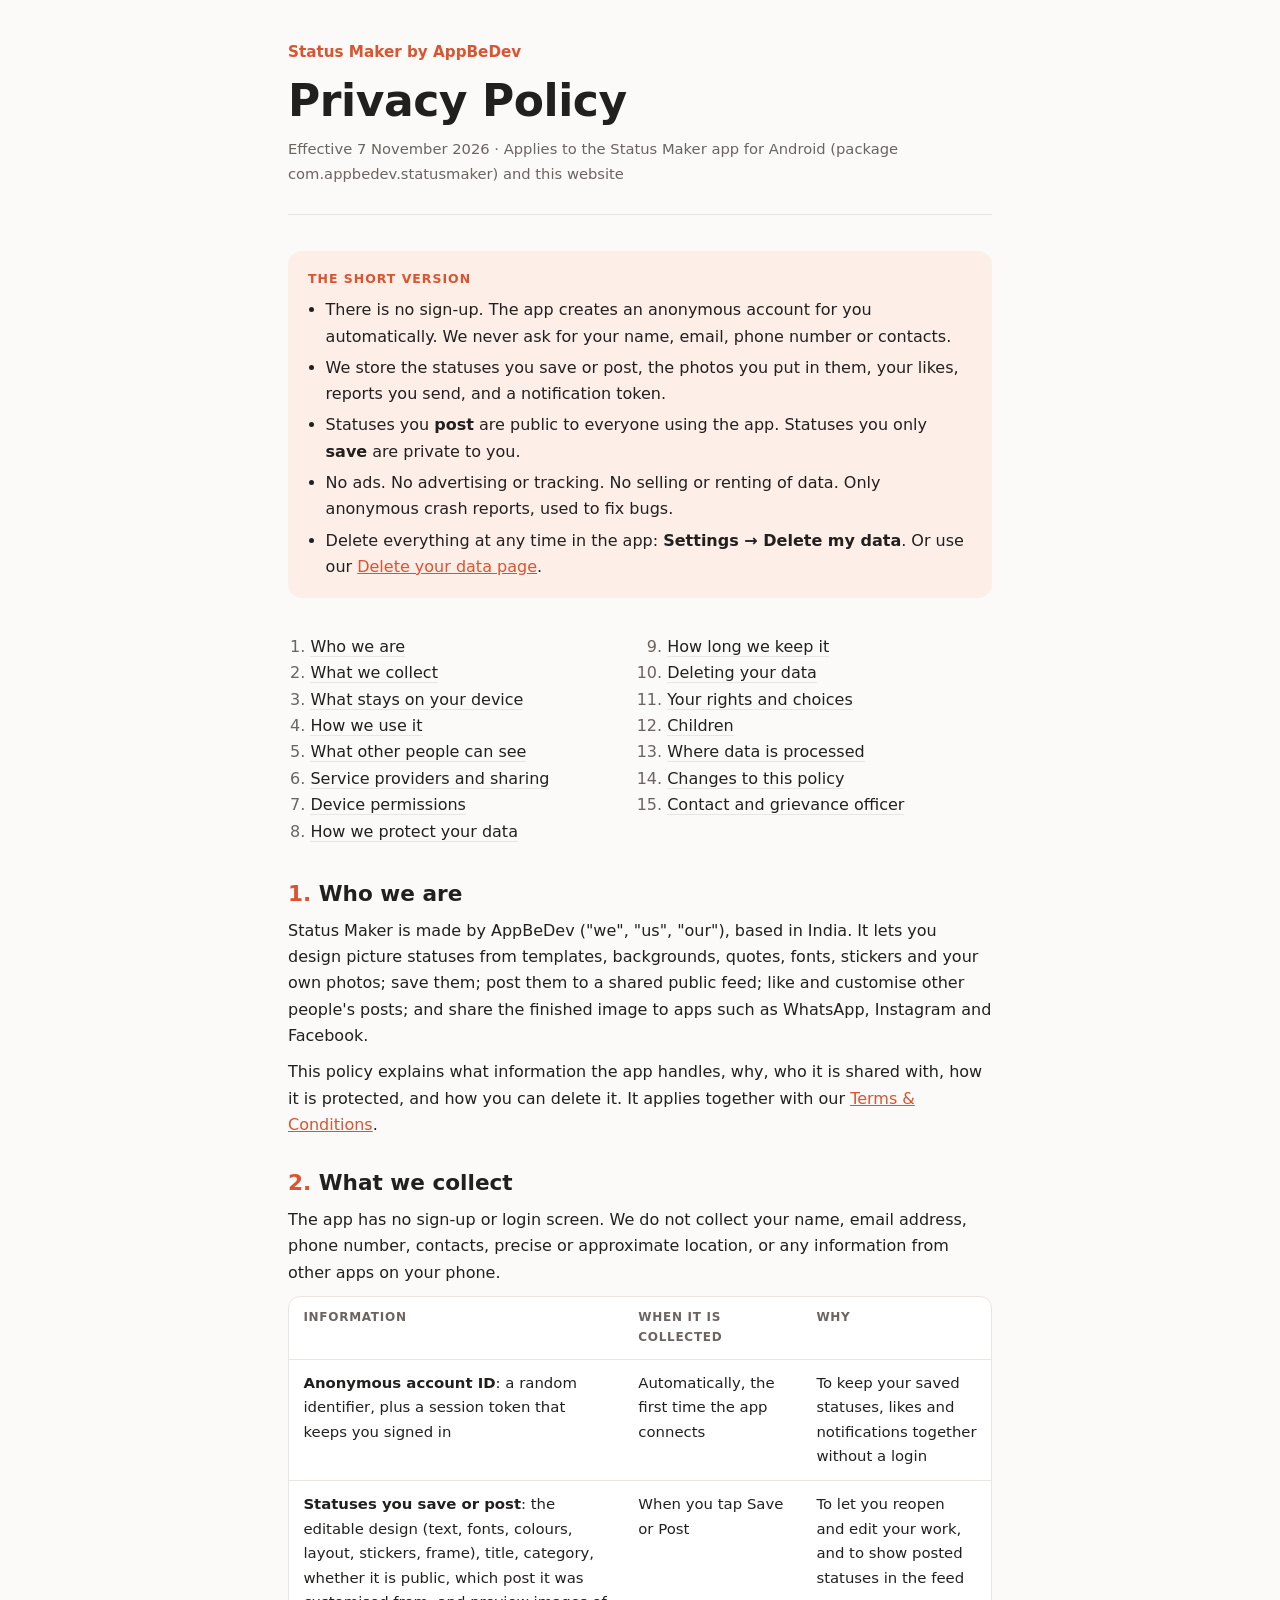
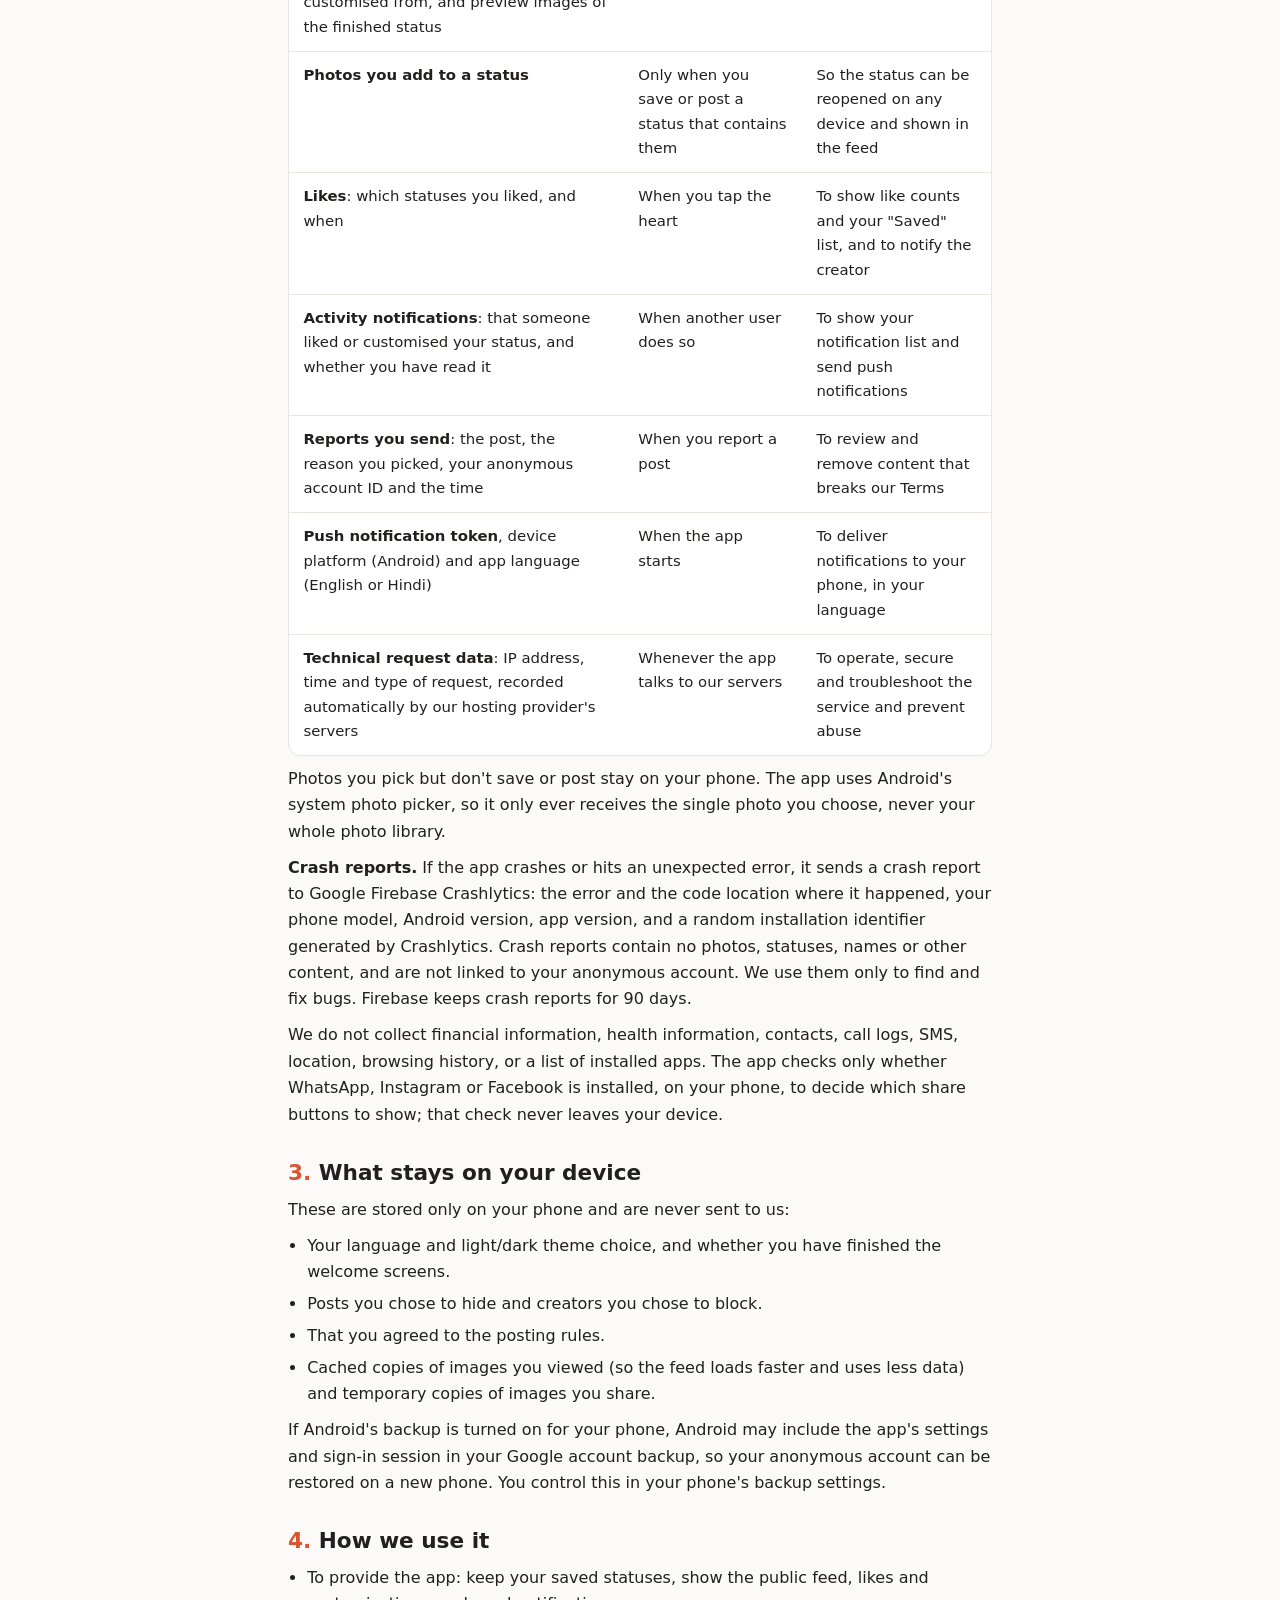
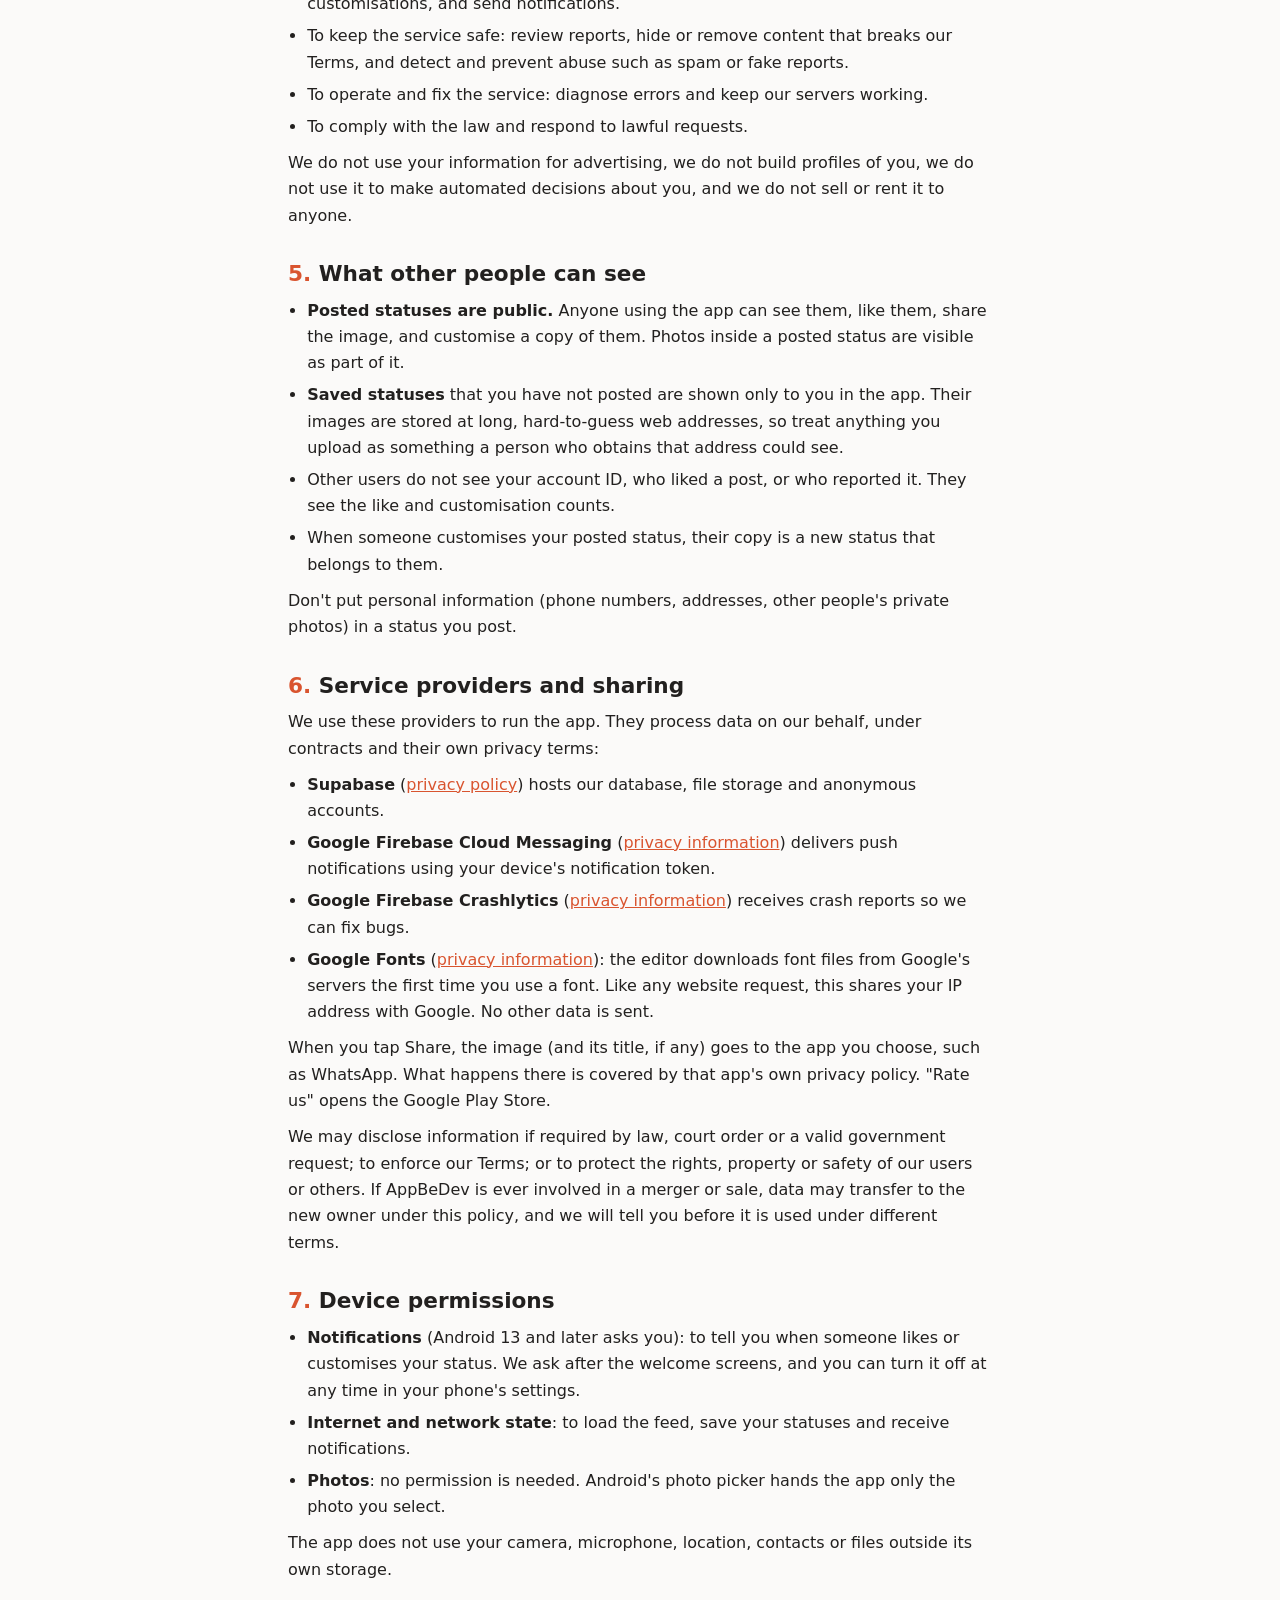
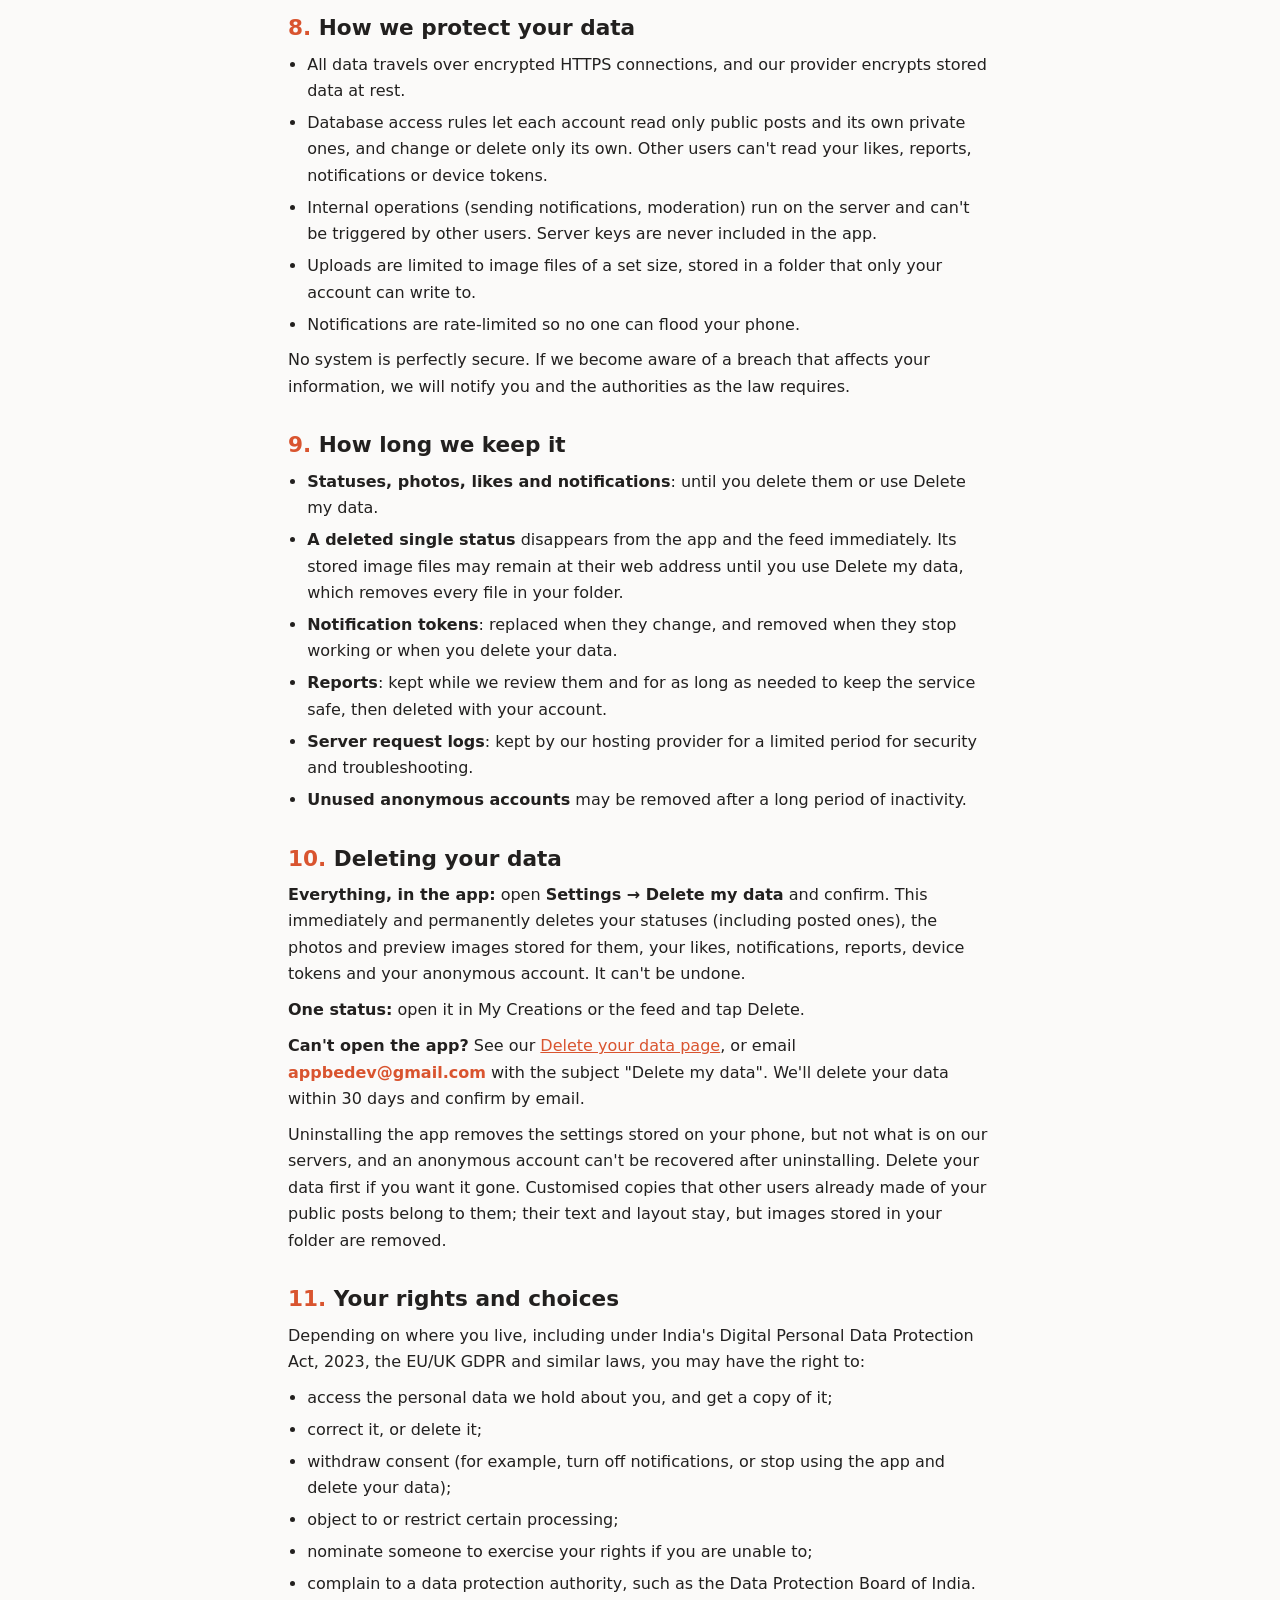
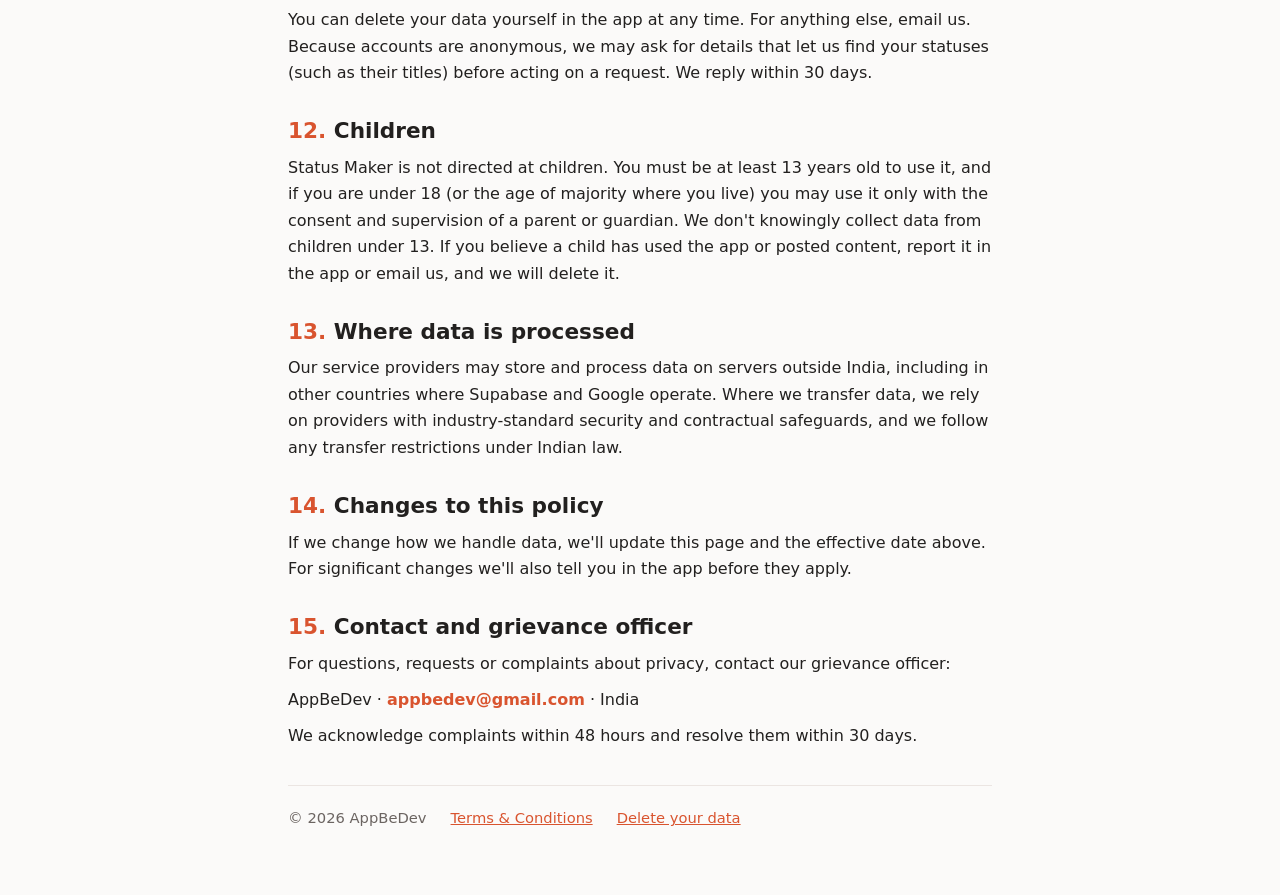
==== commit b280321b: "Add Firebase Crashlytics and bump to 1.0.2 (build 3) Reports Flutter, async and native crashes from " ====
--- a/docs/privacy.html
+++ b/docs/privacy.html
@@ -12,7 +12,7 @@
   <header>
     <div class="app">Status Maker by AppBeDev</div>
     <h1>Privacy Policy</h1>
-    <p class="meta">Effective 29 October 2026 · Applies to the Status Maker app for Android (package com.appbedev.statusmaker) and this website</p>
+    <p class="meta">Effective 7 November 2026 · Applies to the Status Maker app for Android (package com.appbedev.statusmaker) and this website</p>
   </header>
 
   <aside class="summary" aria-label="Summary">
@@ -21,7 +21,7 @@
       <li>There is no sign-up. The app creates an anonymous account for you automatically. We never ask for your name, email, phone number or contacts.</li>
       <li>We store the statuses you save or post, the photos you put in them, your likes, reports you send, and a notification token.</li>
       <li>Statuses you <strong>post</strong> are public to everyone using the app. Statuses you only <strong>save</strong> are private to you.</li>
-      <li>No ads. No analytics or tracking. No selling or renting of data.</li>
+      <li>No ads. No advertising or tracking. No selling or renting of data. Only anonymous crash reports, used to fix bugs.</li>
       <li>Delete everything at any time in the app: <strong>Settings → Delete my data</strong>. Or use our <a href="delete-data.html">Delete your data page</a>.</li>
     </ul>
   </aside>
@@ -72,6 +72,7 @@
         </table>
       </div>
       <p>Photos you pick but don't save or post stay on your phone. The app uses Android's system photo picker, so it only ever receives the single photo you choose, never your whole photo library.</p>
+      <p><strong>Crash reports.</strong> If the app crashes or hits an unexpected error, it sends a crash report to Google Firebase Crashlytics: the error and the code location where it happened, your phone model, Android version, app version, and a random installation identifier generated by Crashlytics. Crash reports contain no photos, statuses, names or other content, and are not linked to your anonymous account. We use them only to find and fix bugs. Firebase keeps crash reports for 90 days.</p>
       <p>We do not collect financial information, health information, contacts, call logs, SMS, location, browsing history, or a list of installed apps. The app checks only whether WhatsApp, Instagram or Facebook is installed, on your phone, to decide which share buttons to show; that check never leaves your device.</p>
     </section>
 
@@ -115,6 +116,7 @@
       <ul>
         <li><strong>Supabase</strong> (<a href="https://supabase.com/privacy" target="_blank" rel="noopener">privacy policy</a>) hosts our database, file storage and anonymous accounts.</li>
         <li><strong>Google Firebase Cloud Messaging</strong> (<a href="https://firebase.google.com/support/privacy" target="_blank" rel="noopener">privacy information</a>) delivers push notifications using your device's notification token.</li>
+        <li><strong>Google Firebase Crashlytics</strong> (<a href="https://firebase.google.com/support/privacy" target="_blank" rel="noopener">privacy information</a>) receives crash reports so we can fix bugs.</li>
         <li><strong>Google Fonts</strong> (<a href="https://developers.google.com/fonts/faq/privacy" target="_blank" rel="noopener">privacy information</a>): the editor downloads font files from Google's servers the first time you use a font. Like any website request, this shares your IP address with Google. No other data is sent.</li>
       </ul>
       <p>When you tap Share, the image (and its title, if any) goes to the app you choose, such as WhatsApp. What happens there is covered by that app's own privacy policy. "Rate us" opens the Google Play Store.</p>
